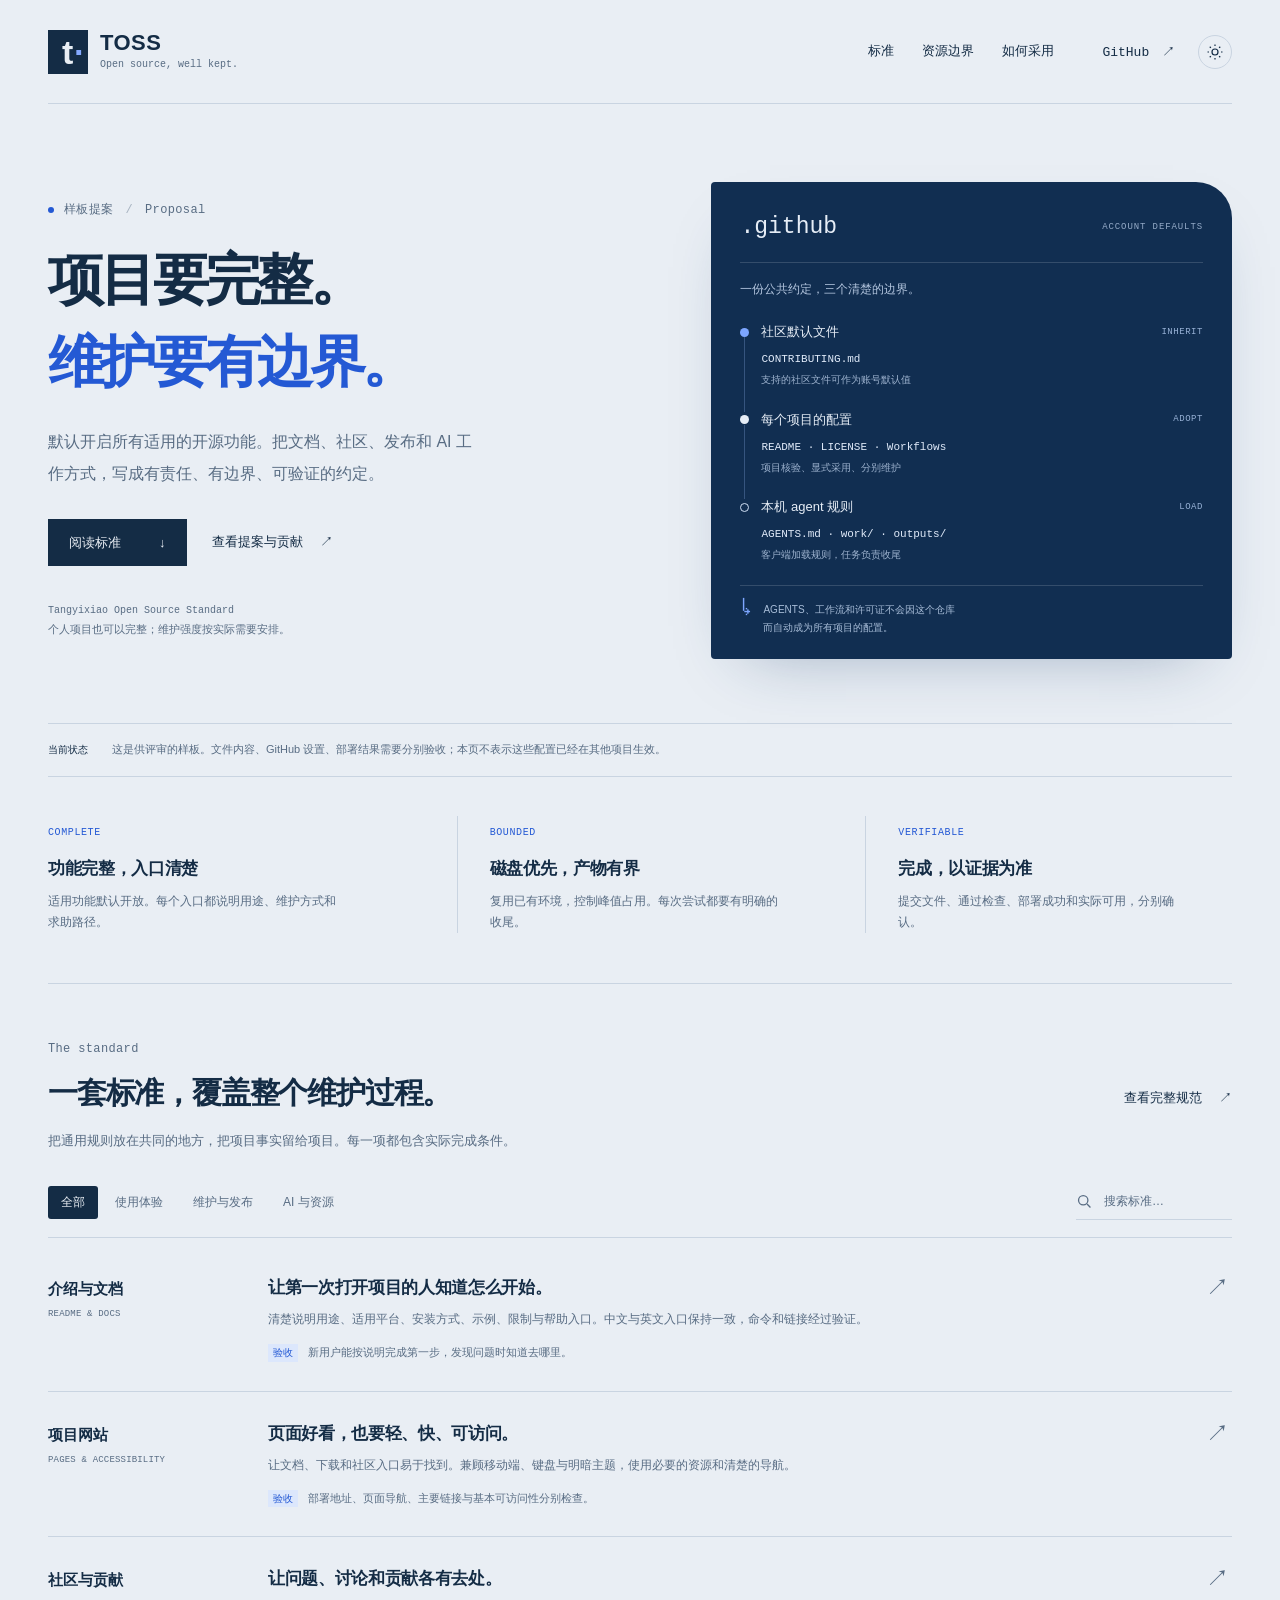
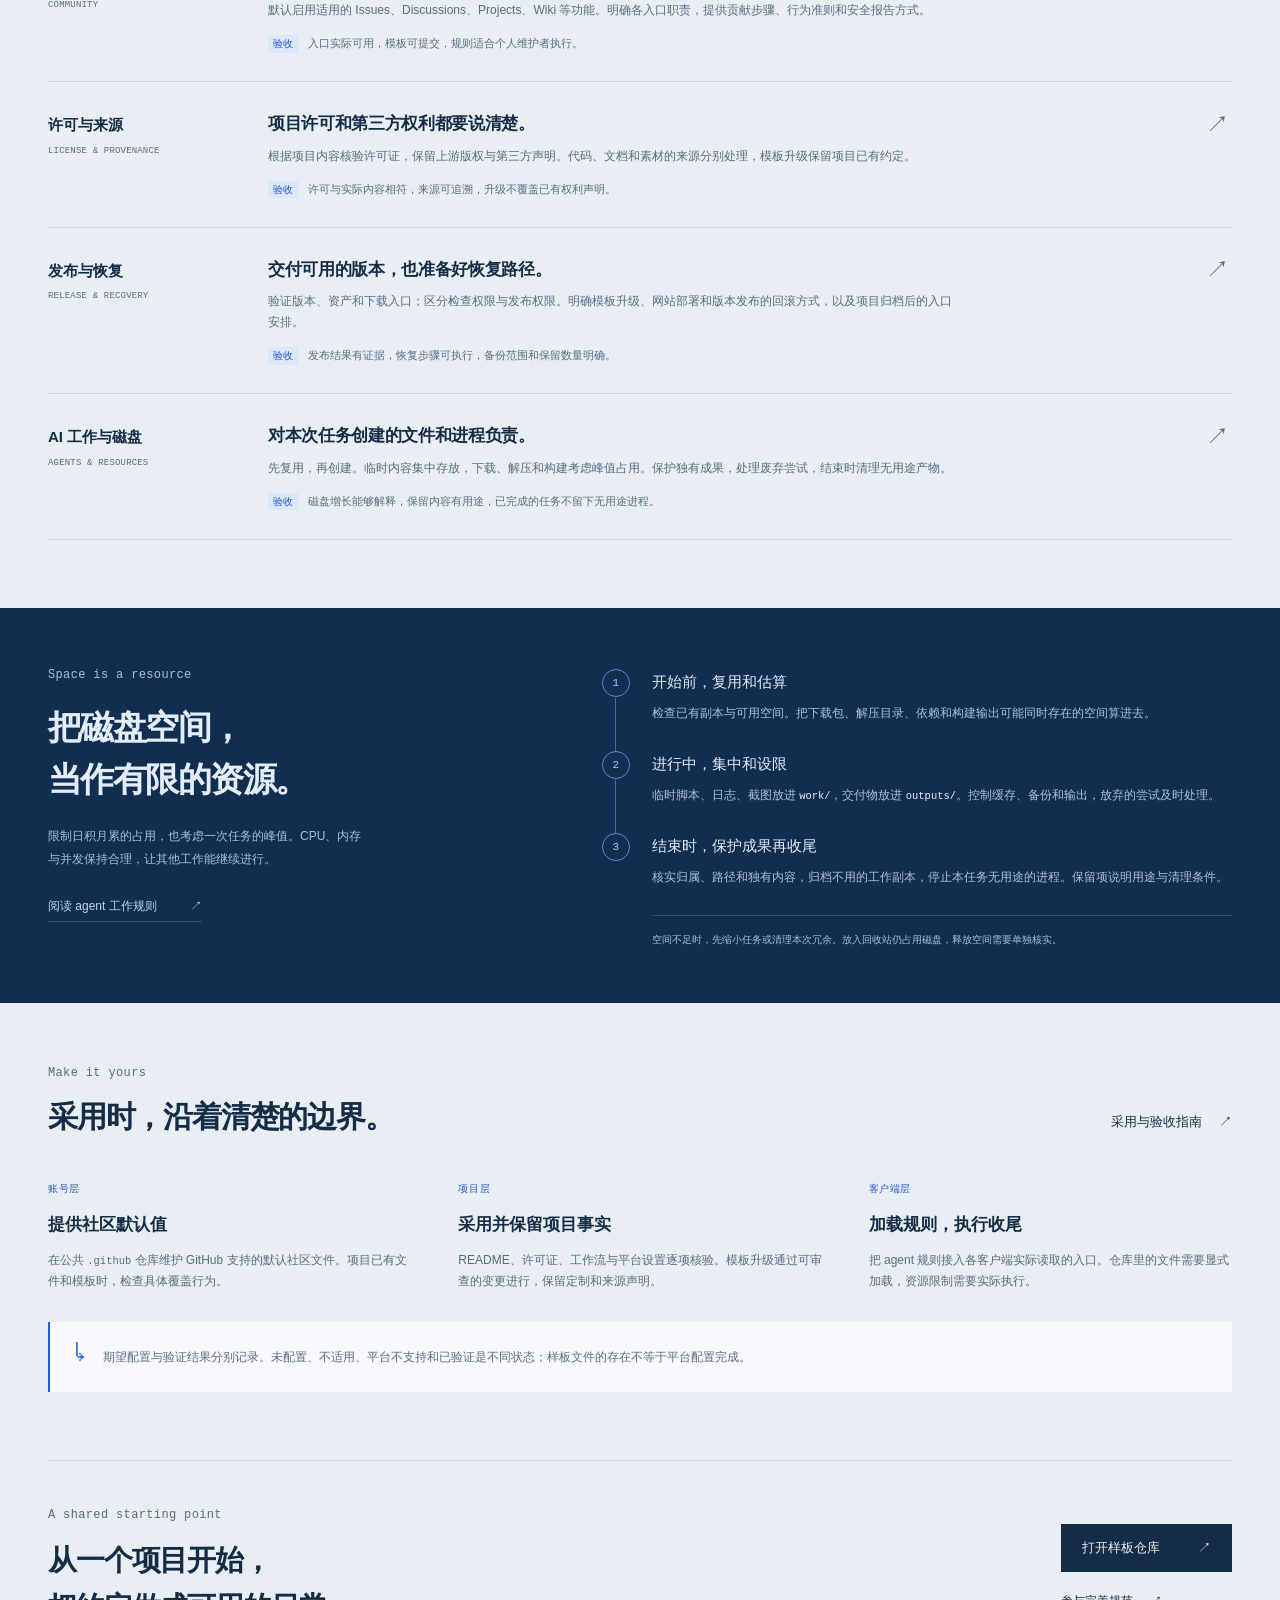
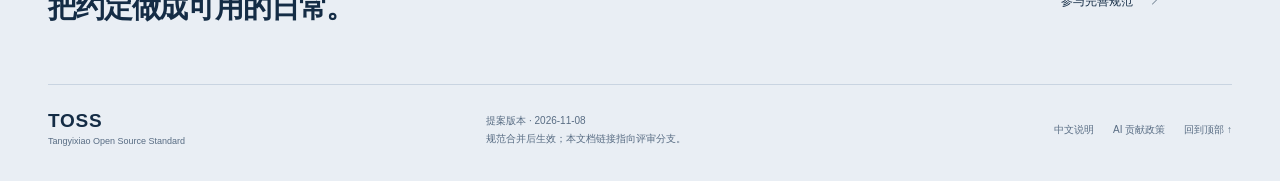
==== site/index.html @ 0a151cc0 "feat: add shared community standards sample Provide bilingual entry points, community forms, a small" ====
<!doctype html>
<html lang="zh-CN">
<head>
  <meta charset="utf-8">
  <meta name="viewport" content="width=device-width, initial-scale=1">
  <meta name="color-scheme" content="light dark">
  <meta name="description" content="TOSS：Tangyixiao 的开源项目运营规范样板。文档、社区、发布与恢复，以及对磁盘空间负责的 AI 工作方式。">
  <meta name="theme-color" content="#e9eef4">
  <title>TOSS — 项目要完整，维护要有边界</title>
  <link rel="icon" href="./favicon.svg" type="image/svg+xml">
  <link rel="stylesheet" href="./style.css">
  <script src="./script.js" defer></script>
</head>
<body>
  <a class="skip-link" href="#main">跳至正文</a>
  <header class="header wrap">
    <a class="brand" href="./" aria-label="TOSS 首页"><span class="brand-mark" aria-hidden="true">t<span>·</span></span><span>TOSS<span class="brand-sub">Open source, well kept.</span></span></a>
    <nav aria-label="主导航"><a href="#standard">标准</a><a href="#resources">资源边界</a><a href="#adoption">如何采用</a></nav>
    <div class="header-actions"><a class="repo-link" href="https://github.com/tangyixiao/.github">GitHub <span aria-hidden="true">↗</span></a><button class="theme-toggle" type="button" aria-label="切换明暗主题" aria-pressed="false" hidden><svg width="18" height="18" viewBox="0 0 24 24" fill="none" stroke="currentColor" stroke-width="1.6" aria-hidden="true"><circle cx="12" cy="12" r="4"/><path d="M12 2v2m0 16v2M2 12h2m16 0h2M5 5l1.5 1.5m11 11L19 19M5 19l1.5-1.5m11-11L19 5"/></svg></button></div>
  </header>

  <main id="main">
    <section class="hero wrap" aria-labelledby="hero-title">
      <div class="hero-copy">
        <p class="eyebrow"><span class="proposal-dot" aria-hidden="true"></span>样板提案 <span class="eyebrow-divider">/</span> Proposal</p>
        <h1 id="hero-title">项目要完整。<br><span>维护要有边界。</span></h1>
        <p class="hero-description">默认开启所有适用的开源功能。把文档、社区、发布和 AI 工作方式，写成有责任、有边界、可验证的约定。</p>
        <div class="hero-actions"><a class="button button-primary" href="#standard">阅读标准 <span aria-hidden="true">↓</span></a><a class="text-link" href="https://github.com/tangyixiao/.github/pulls">查看提案与贡献 <span aria-hidden="true">↗</span></a></div>
        <p class="hero-note">Tangyixiao Open Source Standard<br><span>个人项目也可以完整；维护强度按实际需要安排。</span></p>
      </div>
      <aside class="repo-diagram" aria-label="规范的三个作用范围">
        <div class="diagram-top"><span class="mono">.github</span><span class="diagram-caption">ACCOUNT DEFAULTS</span></div>
        <p class="diagram-intro">一份公共约定，三个清楚的边界。</p>
        <div class="diagram-layer"><div class="layer-label"><span class="scope-dot scope-blue" aria-hidden="true"></span><strong>社区默认文件</strong><span class="mono">INHERIT</span></div><div class="file-tree"><a href="https://github.com/tangyixiao/.github/blob/codex/toss-sample-20261108/CONTRIBUTING.md">CONTRIBUTING.md</a><span>支持的社区文件可作为账号默认值</span></div></div>
        <div class="diagram-layer"><div class="layer-label"><span class="scope-dot scope-white" aria-hidden="true"></span><strong>每个项目的配置</strong><span class="mono">ADOPT</span></div><div class="file-tree"><span>README · LICENSE · Workflows</span><span>项目核验、显式采用、分别维护</span></div></div>
        <div class="diagram-layer"><div class="layer-label"><span class="scope-dot scope-outline" aria-hidden="true"></span><strong>本机 agent 规则</strong><span class="mono">LOAD</span></div><div class="file-tree"><span>AGENTS.md · work/ · outputs/</span><span>客户端加载规则，任务负责收尾</span></div></div>
        <div class="diagram-foot"><span aria-hidden="true">↳</span><p>AGENTS、工作流和许可证不会因这个仓库<br class="desktop-break">而自动成为所有项目的配置。</p></div>
      </aside>
    </section>

    <div class="status-note wrap"><span class="status-label">当前状态</span><p>这是供评审的样板。文件内容、GitHub 设置、部署结果需要分别验收；本页不表示这些配置已经在其他项目生效。</p></div>

    <section class="principles wrap" aria-label="基本原则">
      <div><span class="small-label">COMPLETE</span><h2>功能完整，入口清楚</h2><p>适用功能默认开放。每个入口都说明用途、维护方式和求助路径。</p></div>
      <div><span class="small-label">BOUNDED</span><h2>磁盘优先，产物有界</h2><p>复用已有环境，控制峰值占用。每次尝试都要有明确的收尾。</p></div>
      <div><span class="small-label">VERIFIABLE</span><h2>完成，以证据为准</h2><p>提交文件、通过检查、部署成功和实际可用，分别确认。</p></div>
    </section>

    <section class="standard wrap section" id="standard" aria-labelledby="standard-title">
      <div class="section-heading"><div><p class="eyebrow">The standard</p><h2 id="standard-title">一套标准，覆盖整个维护过程。</h2></div><a class="text-link" href="https://github.com/tangyixiao/.github/blob/codex/toss-sample-20261108/docs/standard.md">查看完整规范 <span aria-hidden="true">↗</span></a></div>
      <p class="section-description">把通用规则放在共同的地方，把项目事实留给项目。每一项都包含实际完成条件。</p>
      <div class="filter-tools" hidden>
        <div class="filters" role="group" aria-label="按标准类别筛选"><button type="button" class="filter active" data-filter="all" aria-pressed="true">全部</button><button type="button" class="filter" data-filter="experience" aria-pressed="false">使用体验</button><button type="button" class="filter" data-filter="maintenance" aria-pressed="false">维护与发布</button><button type="button" class="filter" data-filter="agent" aria-pressed="false">AI 与资源</button></div>
        <label class="search"><svg width="17" height="17" viewBox="0 0 20 20" fill="none" stroke="currentColor" stroke-width="1.5" aria-hidden="true"><circle cx="8.5" cy="8.5" r="5.5"/><path d="m13 13 4 4"/></svg><span class="sr-only">搜索标准</span><input type="search" id="standard-search" placeholder="搜索标准…" autocomplete="off"></label>
      </div>
      <div class="standard-list" id="standard-list">
        <article class="standard-row" data-category="experience"><div class="standard-kind">介绍与文档<span>README & DOCS</span></div><div class="standard-content"><h3>让第一次打开项目的人知道怎么开始。</h3><p>清楚说明用途、适用平台、安装方式、示例、限制与帮助入口。中文与英文入口保持一致，命令和链接经过验证。</p><div class="acceptance"><span>验收</span>新用户能按说明完成第一步，发现问题时知道去哪里。</div></div><a class="row-link" aria-label="阅读介绍与文档标准" href="https://github.com/tangyixiao/.github/blob/codex/toss-sample-20261108/docs/standard.md#project-identity-and-documentation">↗</a></article>
        <article class="standard-row" data-category="experience"><div class="standard-kind">项目网站<span>PAGES & ACCESSIBILITY</span></div><div class="standard-content"><h3>页面好看，也要轻、快、可访问。</h3><p>让文档、下载和社区入口易于找到。兼顾移动端、键盘与明暗主题，使用必要的资源和清楚的导航。</p><div class="acceptance"><span>验收</span>部署地址、页面导航、主要链接与基本可访问性分别检查。</div></div><a class="row-link" aria-label="阅读项目网站标准" href="https://github.com/tangyixiao/.github/blob/codex/toss-sample-20261108/docs/standard.md#project-identity-and-documentation">↗</a></article>
        <article class="standard-row" data-category="experience"><div class="standard-kind">社区与贡献<span>COMMUNITY</span></div><div class="standard-content"><h3>让问题、讨论和贡献各有去处。</h3><p>默认启用适用的 Issues、Discussions、Projects、Wiki 等功能。明确各入口职责，提供贡献步骤、行为准则和安全报告方式。</p><div class="acceptance"><span>验收</span>入口实际可用，模板可提交，规则适合个人维护者执行。</div></div><a class="row-link" aria-label="阅读社区与贡献标准" href="https://github.com/tangyixiao/.github/blob/codex/toss-sample-20261108/docs/standard.md#community-and-decisions">↗</a></article>
        <article class="standard-row" data-category="maintenance"><div class="standard-kind">许可与来源<span>LICENSE & PROVENANCE</span></div><div class="standard-content"><h3>项目许可和第三方权利都要说清楚。</h3><p>根据项目内容核验许可证，保留上游版权与第三方声明。代码、文档和素材的来源分别处理，模板升级保留项目已有约定。</p><div class="acceptance"><span>验收</span>许可与实际内容相符，来源可追溯，升级不覆盖已有权利声明。</div></div><a class="row-link" aria-label="阅读许可与来源标准" href="https://github.com/tangyixiao/.github/blob/codex/toss-sample-20261108/docs/standard.md#licenses-origin-and-brand">↗</a></article>
        <article class="standard-row" data-category="maintenance"><div class="standard-kind">发布与恢复<span>RELEASE & RECOVERY</span></div><div class="standard-content"><h3>交付可用的版本，也准备好恢复路径。</h3><p>验证版本、资产和下载入口；区分检查权限与发布权限。明确模板升级、网站部署和版本发布的回滚方式，以及项目归档后的入口安排。</p><div class="acceptance"><span>验收</span>发布结果有证据，恢复步骤可执行，备份范围和保留数量明确。</div></div><a class="row-link" aria-label="阅读发布与恢复标准" href="https://github.com/tangyixiao/.github/blob/codex/toss-sample-20261108/docs/standard.md#releases-safety-and-recovery">↗</a></article>
        <article class="standard-row" data-category="agent"><div class="standard-kind">AI 工作与磁盘<span>AGENTS & RESOURCES</span></div><div class="standard-content"><h3>对本次任务创建的文件和进程负责。</h3><p>先复用，再创建。临时内容集中存放，下载、解压和构建考虑峰值占用。保护独有成果，处理废弃尝试，结束时清理无用途产物。</p><div class="acceptance"><span>验收</span>磁盘增长能够解释，保留内容有用途，已完成的任务不留下无用途进程。</div></div><a class="row-link" aria-label="阅读 AI 工作与磁盘标准" href="https://github.com/tangyixiao/.github/blob/codex/toss-sample-20261108/docs/standard.md#ai-work-and-disk-space">↗</a></article>
      </div>
      <p class="filter-result sr-only" role="status" aria-live="polite"></p>
      <p class="empty-state" hidden>没有匹配的标准。试试“磁盘”“贡献”或切换到“全部”。</p>
    </section>

    <section class="resource-section" id="resources" aria-labelledby="resource-title"><div class="wrap resource-grid">
      <div class="resource-copy"><p class="eyebrow">Space is a resource</p><h2 id="resource-title">把磁盘空间，<br>当作有限的资源。</h2><p>限制日积月累的占用，也考虑一次任务的峰值。CPU、内存与并发保持合理，让其他工作能继续进行。</p><a class="resource-link" href="https://github.com/tangyixiao/.github/blob/codex/toss-sample-20261108/AGENTS.md">阅读 agent 工作规则 <span aria-hidden="true">↗</span></a></div>
      <div class="resource-flow"><div class="flow-step"><span class="flow-number" aria-hidden="true">1</span><div><h3>开始前，复用和估算</h3><p>检查已有副本与可用空间。把下载包、解压目录、依赖和构建输出可能同时存在的空间算进去。</p></div></div><div class="flow-step"><span class="flow-number" aria-hidden="true">2</span><div><h3>进行中，集中和设限</h3><p>临时脚本、日志、截图放进 <code>work/</code>，交付物放进 <code>outputs/</code>。控制缓存、备份和输出，放弃的尝试及时处理。</p></div></div><div class="flow-step"><span class="flow-number" aria-hidden="true">3</span><div><h3>结束时，保护成果再收尾</h3><p>核实归属、路径和独有内容，归档不用的工作副本，停止本任务无用途的进程。保留项说明用途与清理条件。</p></div></div><p class="resource-footnote">空间不足时，先缩小任务或清理本次冗余。放入回收站仍占用磁盘，释放空间需要单独核实。</p></div>
    </div></section>

    <section class="adoption wrap section" id="adoption" aria-labelledby="adoption-title"><div class="section-heading"><div><p class="eyebrow">Make it yours</p><h2 id="adoption-title">采用时，沿着清楚的边界。</h2></div><a class="text-link" href="https://github.com/tangyixiao/.github/blob/codex/toss-sample-20261108/docs/adoption.md">采用与验收指南 <span aria-hidden="true">↗</span></a></div>
      <div class="adoption-columns"><div><span class="small-label">账号层</span><h3>提供社区默认值</h3><p>在公共 <code>.github</code> 仓库维护 GitHub 支持的默认社区文件。项目已有文件和模板时，检查具体覆盖行为。</p></div><div><span class="small-label">项目层</span><h3>采用并保留项目事实</h3><p>README、许可证、工作流与平台设置逐项核验。模板升级通过可审查的变更进行，保留定制和来源声明。</p></div><div><span class="small-label">客户端层</span><h3>加载规则，执行收尾</h3><p>把 agent 规则接入各客户端实际读取的入口。仓库里的文件需要显式加载，资源限制需要实际执行。</p></div></div>
      <div class="adoption-note"><span aria-hidden="true">↳</span><p>期望配置与验证结果分别记录。未配置、不适用、平台不支持和已验证是不同状态；样板文件的存在不等于平台配置完成。</p></div>
    </section>

    <section class="closing wrap"><div><p class="eyebrow">A shared starting point</p><h2>从一个项目开始，<br>把约定做成可用的日常。</h2></div><div class="closing-actions"><a class="button button-primary" href="https://github.com/tangyixiao/.github">打开样板仓库 <span aria-hidden="true">↗</span></a><a class="text-link" href="https://github.com/tangyixiao/.github/blob/codex/toss-sample-20261108/CONTRIBUTING.md">参与完善规范 <span aria-hidden="true">↗</span></a></div></section>
  </main>

  <footer class="footer wrap"><div class="footer-brand"><strong>TOSS</strong><span>Tangyixiao Open Source Standard</span></div><p>提案版本 · 2026-11-08<br>规范合并后生效；本文档链接指向评审分支。</p><div class="footer-links"><a href="https://github.com/tangyixiao/.github/blob/codex/toss-sample-20261108/README.zh-CN.md">中文说明</a><a href="https://github.com/tangyixiao/.github/blob/codex/toss-sample-20261108/AI_POLICY.md">AI 贡献政策</a><a href="#main">回到顶部 ↑</a></div></footer>
</body>
</html>
---- site/style.css ----
@charset "UTF-8";
:root{color-scheme:light;--canvas:#e9eef4;--paper:#f7f9fc;--ink:#142c45;--muted:#586c83;--line:#c9d4e1;--blue:#2459d4;--deep:#112e51;--pale:#dce7fc;--focus:#2459d4;--shadow:0 26px 65px -36px #183b6866;--display:"Bahnschrift","Segoe UI","Microsoft YaHei UI",sans-serif;--body:"Segoe UI","Microsoft YaHei UI",sans-serif;--mono:"Cascadia Code","SFMono-Regular",Consolas,monospace}
html[data-theme="dark"]{color-scheme:dark;--canvas:#101e30;--paper:#14263b;--ink:#e0e9f4;--muted:#a4b5ca;--line:#30445d;--blue:#8eb1ff;--deep:#0c192b;--pale:#203d65;--focus:#a5c2ff;--shadow:0 26px 65px -36px #000b}
@media(prefers-color-scheme:dark){html:not([data-theme="light"]){color-scheme:dark;--canvas:#101e30;--paper:#14263b;--ink:#e0e9f4;--muted:#a4b5ca;--line:#30445d;--blue:#8eb1ff;--deep:#0c192b;--pale:#203d65;--focus:#a5c2ff;--shadow:0 26px 65px -36px #000b}}
*{box-sizing:border-box}html{scroll-behavior:smooth;scroll-padding-top:28px}body{margin:0;background:var(--canvas);color:var(--ink);font:16px/1.75 var(--body);-webkit-font-smoothing:antialiased}a{color:inherit;text-decoration:none}button,input{font:inherit}button,a,input{-webkit-tap-highlight-color:transparent}button{cursor:pointer}button:focus-visible,a:focus-visible,input:focus-visible{outline:3px solid var(--focus);outline-offset:5px}button{color:inherit}h1,h2,h3,p{margin:0}h1,h2,h3{font-family:var(--display);font-weight:600}h2{letter-spacing:-.04em}code,.mono{font-family:var(--mono)}code{font-size:.87em}::selection{background:var(--pale);color:var(--ink)}.wrap{width:min(1184px,calc(100% - 88px));margin-inline:auto}.sr-only{position:absolute;width:1px;height:1px;padding:0;margin:-1px;overflow:hidden;clip:rect(0,0,0,0);white-space:nowrap;border:0}[hidden]{display:none!important}.skip-link{position:fixed;top:12px;left:12px;transform:translateY(-180%);z-index:10;background:var(--paper);padding:10px 18px}.skip-link:focus{transform:translateY(0)}.header{min-height:104px;display:flex;align-items:center;gap:48px;border-bottom:1px solid var(--line)}.brand{display:flex;align-items:center;gap:12px;font:700 22px/1.25 var(--display);letter-spacing:.02em}.brand-mark{display:grid;place-items:center;width:40px;height:44px;background:var(--ink);color:var(--canvas);font:600 34px/1 var(--display);position:relative}.brand-mark>span{position:absolute;right:4px;top:5px;color:#85a9ff}.brand-sub{display:block;font:10px/1.8 var(--mono);letter-spacing:0;font-weight:400;color:var(--muted)}.header nav{display:flex;gap:28px;margin-left:auto;font-size:13px}.header nav a,.repo-link{position:relative}.header nav a:hover,.repo-link:hover{color:var(--blue)}.header-actions{display:flex;align-items:center;gap:23px}.repo-link{font:13px var(--mono)}.repo-link span{margin-left:5px}.theme-toggle{display:grid;place-items:center;width:34px;height:34px;border:1px solid var(--line);border-radius:50%;background:transparent}.theme-toggle:hover{background:var(--paper)}.hero{display:grid;grid-template-columns:1.14fr 1fr;gap:70px;padding-block:78px 64px;align-items:center}.eyebrow{display:flex;align-items:center;gap:10px;font:12px/1.5 var(--mono);color:var(--muted);letter-spacing:.03em}.proposal-dot{width:6px;height:6px;background:var(--blue);border-radius:50%}.eyebrow-divider{opacity:.45;margin-inline:2px}.hero h1{font-size:clamp(42px,4.4vw,59px);line-height:1.45;letter-spacing:-.065em;margin-top:20px;font-weight:600}.hero h1>span{color:var(--blue)}.hero-description{font-size:16px;color:var(--muted);max-width:430px;margin-top:24px;line-height:1.95}.hero-actions{display:flex;align-items:center;gap:25px;margin-top:30px;flex-wrap:wrap}.button{display:inline-flex;align-items:center;justify-content:space-between;gap:38px;padding:12px 20px;font-size:13px;line-height:1.65;border:1px solid transparent;transition:background .15s,transform .15s}.button-primary{background:var(--ink);color:var(--canvas)}.button-primary:hover{background:var(--blue);transform:translateY(-2px)}.text-link{display:inline-flex;align-items:center;gap:17px;font-size:13px;white-space:nowrap}.text-link:hover{color:var(--blue)}.hero-note{margin-top:36px;font:10px/1.8 var(--mono);color:var(--muted)}.hero-note span{font:11px/1.8 var(--body)}.repo-diagram{background:var(--deep);color:#e6edf6;padding:25px 29px 22px;box-shadow:var(--shadow);border-radius:4px 36px 4px 4px;position:relative}.diagram-top{display:flex;justify-content:space-between;align-items:center;padding-bottom:15px;border-bottom:1px solid #ffffff26}.diagram-top>.mono{font-size:23px;font-weight:500}.diagram-caption{font:9px var(--mono);letter-spacing:.1em;color:#96acc9}.diagram-intro{font-size:12px;color:#b4c6df;margin-top:16px;margin-bottom:23px}.diagram-layer{position:relative;padding-bottom:22px}.diagram-layer:not(:nth-last-child(2)):before{content:"";position:absolute;left:4px;top:14px;width:1px;height:calc(100% - 13px);background:#6e92c566}.layer-label{display:flex;align-items:center;gap:12px;line-height:1.4}.scope-dot{width:9px;height:9px;flex-shrink:0;border-radius:50%}.scope-blue{background:#7da6ff}.scope-white{background:#e6edf6}.scope-outline{border:1px solid #d0dff4}.layer-label strong{font-size:13px;font-weight:500}.layer-label .mono{margin-left:auto;color:#98b2d6;font-size:9px;letter-spacing:.06em}.file-tree{padding-left:21px;margin-top:9px;display:grid;gap:2px;font-size:11px;color:#a5bad6}.file-tree>a,.file-tree>span:first-child{font:11px/1.7 var(--mono);color:#e1ebfa}.file-tree>a:hover{text-decoration:underline}.file-tree>span:last-child{color:#9db2ce;font-size:10px}.diagram-foot{display:flex;gap:11px;border-top:1px solid #ffffff26;padding-top:15px;color:#a8bdd8;font-size:10px;line-height:1.8}.diagram-foot>span{font:23px/1 var(--mono);color:#7da6ff}.status-note{border-top:1px solid var(--line);border-bottom:1px solid var(--line);display:flex;gap:24px;align-items:baseline;padding-block:16px;font-size:11px;color:var(--muted)}.status-label{font-size:10px;color:var(--ink);white-space:nowrap}.principles{display:grid;grid-template-columns:repeat(3,1fr);padding-block:39px 50px;gap:42px}.principles>div+div{border-left:1px solid var(--line);padding-left:32px}.small-label{font:10px/1.5 var(--mono);color:var(--blue);letter-spacing:.06em}.principles h2{font-size:17px;letter-spacing:-.02em;margin-top:10px}.principles p{font-size:12px;color:var(--muted);margin-top:8px;max-width:290px}.section{padding-block:56px 68px}.section-heading{display:flex;justify-content:space-between;align-items:flex-end;gap:32px}.section-heading h2{font-size:30px;line-height:1.5;margin-top:12px}.section-heading>.text-link{padding-bottom:6px}.section-description{font-size:13px;color:var(--muted);margin-top:15px}.standard{border-top:1px solid var(--line)}.filter-tools{display:flex;justify-content:space-between;gap:20px;align-items:center;margin-top:31px;padding-bottom:17px;border-bottom:1px solid var(--line)}.filters{display:flex;gap:4px;flex-wrap:wrap}.filter{border:0;padding:6px 13px;background:transparent;border-radius:3px;font-size:12px;color:var(--muted)}.filter:hover{background:var(--paper);color:var(--ink)}.filter.active{background:var(--ink);color:var(--canvas)}.search{display:flex;align-items:center;gap:9px;border-bottom:1px solid var(--line);color:var(--muted);padding:6px 0}.search input{border:0;border-radius:0;background:transparent;color:var(--ink);font-size:12px;width:130px;min-width:0}.search input::placeholder{color:var(--muted);opacity:1}.search input:focus-visible{outline-offset:3px}.standard-list{margin-top:8px}.standard-row{display:grid;grid-template-columns:190px 1fr 27px;gap:30px;padding-block:28px;border-bottom:1px solid var(--line)}.standard-kind{font-size:15px;padding-top:2px;font-weight:600}.standard-kind>span{display:block;font:9px/1.7 var(--mono);letter-spacing:.02em;margin-top:5px;font-weight:400;color:var(--muted)}.standard-content h3{font-size:17px;line-height:1.6;letter-spacing:-.02em}.standard-content>p{font-size:12px;color:var(--muted);margin-top:8px;max-width:690px}.acceptance{font-size:11px;margin-top:13px;color:var(--muted)}.acceptance>span{display:inline-block;margin-right:10px;font-size:10px;color:var(--blue);padding:0 5px;background:var(--pale)}.row-link{font:23px/1.1 var(--mono);justify-self:end;height:32px;width:30px;display:grid;place-items:center;color:var(--muted)}.row-link:hover{color:var(--blue);background:var(--paper)}.empty-state{font-size:13px;padding:35px 0;color:var(--muted)}.resource-section{background:var(--deep);color:#e3edf9}.resource-grid{display:grid;grid-template-columns:.92fr 1.25fr;gap:90px;padding-block:58px 55px}.resource-copy>.eyebrow{color:#a8bfde}.resource-copy h2{font-size:34px;line-height:1.55;margin-top:17px;letter-spacing:-.045em}.resource-copy>p:not(.eyebrow){font-size:12px;line-height:1.9;color:#a8bfde;max-width:320px;margin-top:19px}.resource-link{font-size:12px;display:inline-flex;align-items:center;gap:33px;color:#bed1ed;margin-top:25px;padding-bottom:4px;border-bottom:1px solid #6d8db45c}.resource-link:hover{color:#fff}.resource-flow{padding-top:3px}.flow-step{display:grid;grid-template-columns:30px 1fr;gap:20px;position:relative;padding-bottom:26px}.flow-step:not(:nth-last-child(2)):before{content:"";position:absolute;left:13px;top:29px;width:1px;height:calc(100% - 29px);background:#4c6d97}.flow-number{width:28px;height:28px;border:1px solid #668ab8;display:grid;place-items:center;border-radius:50%;font:11px var(--mono);color:#a9caff}.flow-step h3{font-size:15px;font-weight:500}.flow-step p{font-size:12px;line-height:1.9;color:#aec1dc;margin-top:7px}.flow-step code{color:#e1edff}.resource-footnote{font-size:10px;color:#a8bfde;border-top:1px solid #6d8db45c;padding-top:15px;margin-left:50px}.adoption{padding-top:61px}.adoption-columns{display:grid;grid-template-columns:repeat(3,1fr);gap:47px;margin-top:34px}.adoption-columns h3{font-size:17px;margin-top:9px}.adoption-columns p{font-size:12px;color:var(--muted);margin-top:10px}.adoption-note{display:flex;gap:17px;align-items:center;padding:20px 23px;border-left:2px solid var(--blue);background:var(--paper);margin-top:30px;font-size:12px;color:var(--muted)}.adoption-note>span{font:25px var(--mono);color:var(--blue)}.closing{display:flex;justify-content:space-between;align-items:center;border-top:1px solid var(--line);padding-block:45px 54px;gap:35px}.closing h2{font-size:29px;line-height:1.6;margin-top:13px}.closing-actions{display:flex;flex-direction:column;align-items:flex-start;gap:19px}.closing-actions>.text-link{font-size:12px}.footer{display:grid;grid-template-columns:1.2fr 1.1fr 1fr;gap:28px;border-top:1px solid var(--line);padding-block:25px 32px;font-size:10px;color:var(--muted);align-items:center}.footer-brand strong{display:block;font:600 19px var(--display);color:var(--ink);letter-spacing:.04em}.footer-brand span{font-size:9px}.footer>p{line-height:1.8}.footer-links{display:flex;gap:19px;justify-content:flex-end;flex-wrap:wrap}.footer-links a:hover{color:var(--blue)}
@media(min-width:1500px){.hero{padding-block:92px 77px}}
@media(max-width:1100px){.wrap{width:calc(100% - 64px)}.header{gap:30px}.header nav{gap:20px}.hero{gap:38px;grid-template-columns:1.1fr 1fr;padding-top:58px}.hero h1{font-size:46px}.repo-diagram{padding:22px}.hero-description{font-size:14px}.hero-actions{gap:19px}.text-link{font-size:12px}.principles{gap:28px}.principles>div+div{padding-left:24px}.resource-grid{gap:58px}.standard-row{grid-template-columns:155px 1fr 24px;gap:24px}.footer{grid-template-columns:1.1fr 1.2fr}.footer-links{grid-column:1/-1;justify-content:flex-start}}
@media(max-width:800px){.wrap{width:calc(100% - 44px)}.header{min-height:83px;gap:22px}.brand-sub{display:none}.header nav{gap:17px}.header nav a{font-size:12px}.header-actions{gap:14px}.repo-link{display:none}.hero{gap:36px;grid-template-columns:1fr;padding-block:43px}.hero h1{font-size:48px;margin-top:18px}.hero-description{max-width:540px;font-size:15px;margin-top:19px}.hero-note{margin-top:25px}.repo-diagram{max-width:100%;padding:23px 27px;border-radius:3px 30px 3px 3px}.diagram-intro{margin-bottom:21px}.diagram-layer{padding-bottom:21px}.diagram-caption{font-size:10px}.diagram-foot br{display:none}.status-note{gap:16px;padding-block:13px;align-items:flex-start}.principles{gap:22px;padding-block:30px 36px}.principles>div+div{padding-left:18px}.principles h2{font-size:15px}.principles p{font-size:11px}.small-label{font-size:9px}.section{padding-block:39px 45px}.section-heading{display:block}.section-heading h2{font-size:27px}.section-heading>.text-link{margin-top:12px}.section-description{font-size:12px;margin-top:12px}.standard-row{grid-template-columns:130px 1fr 20px;gap:19px;padding-block:24px}.standard-kind{font-size:13px}.standard-kind>span{font-size:8px}.standard-content h3{font-size:15px}.standard-content>p{font-size:11px}.acceptance{font-size:10px}.resource-grid{grid-template-columns:1fr;gap:31px;padding-block:40px}.resource-copy h2{font-size:30px;margin-top:13px}.resource-copy>p:not(.eyebrow){max-width:560px}.resource-copy h2 br{display:none}.resource-link{margin-top:17px}.flow-step{padding-bottom:24px}.flow-step p{font-size:12px}.resource-footnote{margin-left:50px}.adoption-columns{gap:24px;margin-top:25px}.adoption-columns h3{font-size:15px}.adoption-columns p{font-size:11px}.adoption-note{font-size:11px}.closing{padding-block:32px 38px}.closing h2{font-size:25px}.closing-actions .button{gap:23px}.footer{padding-block:22px 26px}}
@media(max-width:520px){.wrap{width:calc(100% - 36px)}.header{gap:17px;min-height:76px}.brand{font-size:20px;gap:8px}.brand-mark{width:31px;height:35px;font-size:28px}.brand-mark>span{right:2px;top:3px}.header nav{gap:14px}.header nav a{font-size:11px}.header nav a:nth-child(2){display:none}.theme-toggle{width:29px;height:29px}.header-actions{margin-left:auto}.hero{padding-top:32px;gap:31px}.eyebrow{font-size:10px}.hero h1{font-size:39px;letter-spacing:-.055em;line-height:1.5;margin-top:18px}.hero-description{font-size:13px;line-height:1.9}.hero-actions{gap:20px;margin-top:23px}.hero-actions>.text-link{font-size:11px;gap:9px}.button{padding:10px 15px;gap:27px;font-size:12px}.hero-note{font-size:9px;margin-top:23px}.hero-note span{font-size:10px}.repo-diagram{padding:20px}.diagram-top>.mono{font-size:20px}.diagram-caption{font-size:8px}.diagram-intro{font-size:11px}.layer-label strong{font-size:12px}.file-tree>span:last-child{font-size:10px}.status-note{display:block;font-size:10px}.status-label{display:block;margin-bottom:5px}.principles{grid-template-columns:1fr;gap:21px;padding-block:25px 30px}.principles>div+div{padding-left:0;border-left:0}.principles>div{display:grid;grid-template-columns:82px 1fr;gap:3px 15px;align-items:baseline}.principles .small-label{grid-row:1/3}.principles h2{margin-top:0;font-size:15px}.principles p{margin-top:2px;font-size:11px;max-width:none}.section{padding-block:31px 37px}.section-heading h2{font-size:24px;margin-top:11px}.section-description{font-size:11px}.filter-tools{display:block;margin-top:23px;padding-bottom:13px}.filters{gap:2px}.filter{font-size:11px;padding:5px 10px}.search{margin-top:15px;width:100%;padding:8px 0}.search input{width:100%;font-size:12px}.standard-row{grid-template-columns:1fr 24px;gap:10px;padding-block:22px}.standard-kind{grid-column:1;font-size:12px;color:var(--blue);font-weight:500}.standard-kind>span{display:inline;font-size:8px;margin-left:10px}.standard-content{grid-column:1/3;grid-row:2}.standard-content h3{font-size:15px}.standard-content>p{font-size:12px;margin-top:8px}.row-link{grid-column:2;grid-row:1;font-size:20px;align-self:start;height:22px;width:23px}.acceptance{font-size:10px;line-height:1.9;margin-top:12px}.resource-grid{padding-block:34px;gap:28px}.resource-copy h2{font-size:27px}.resource-copy h2 br{display:initial}.resource-copy>p:not(.eyebrow){font-size:12px}.flow-step{grid-template-columns:26px 1fr;gap:16px}.flow-number{width:26px;height:26px}.flow-step:not(:nth-last-child(2)):before{left:12px;top:27px;height:calc(100% - 27px)}.flow-step h3{font-size:14px}.flow-step p{font-size:11px}.resource-footnote{margin-left:42px;font-size:10px}.adoption-columns{grid-template-columns:1fr;gap:24px;margin-top:26px}.adoption-columns h3{font-size:16px;margin-top:7px}.adoption-columns p{font-size:12px;margin-top:7px}.adoption-note{padding:15px 16px;margin-top:25px;align-items:flex-start;gap:12px;font-size:11px}.closing{display:block;padding-block:30px 34px}.closing h2{font-size:25px}.closing-actions{margin-top:24px;gap:15px}.footer{display:flex;flex-wrap:wrap;gap:17px;font-size:9px;align-items:flex-start}.footer-brand{flex:1}.footer-brand span{font-size:8px}.footer>p{max-width:180px}.footer-links{width:100%;gap:20px;font-size:10px}}
@media(prefers-reduced-motion:reduce){html{scroll-behavior:auto}*,*::before,*::after{transition:none!important;animation:none!important}}
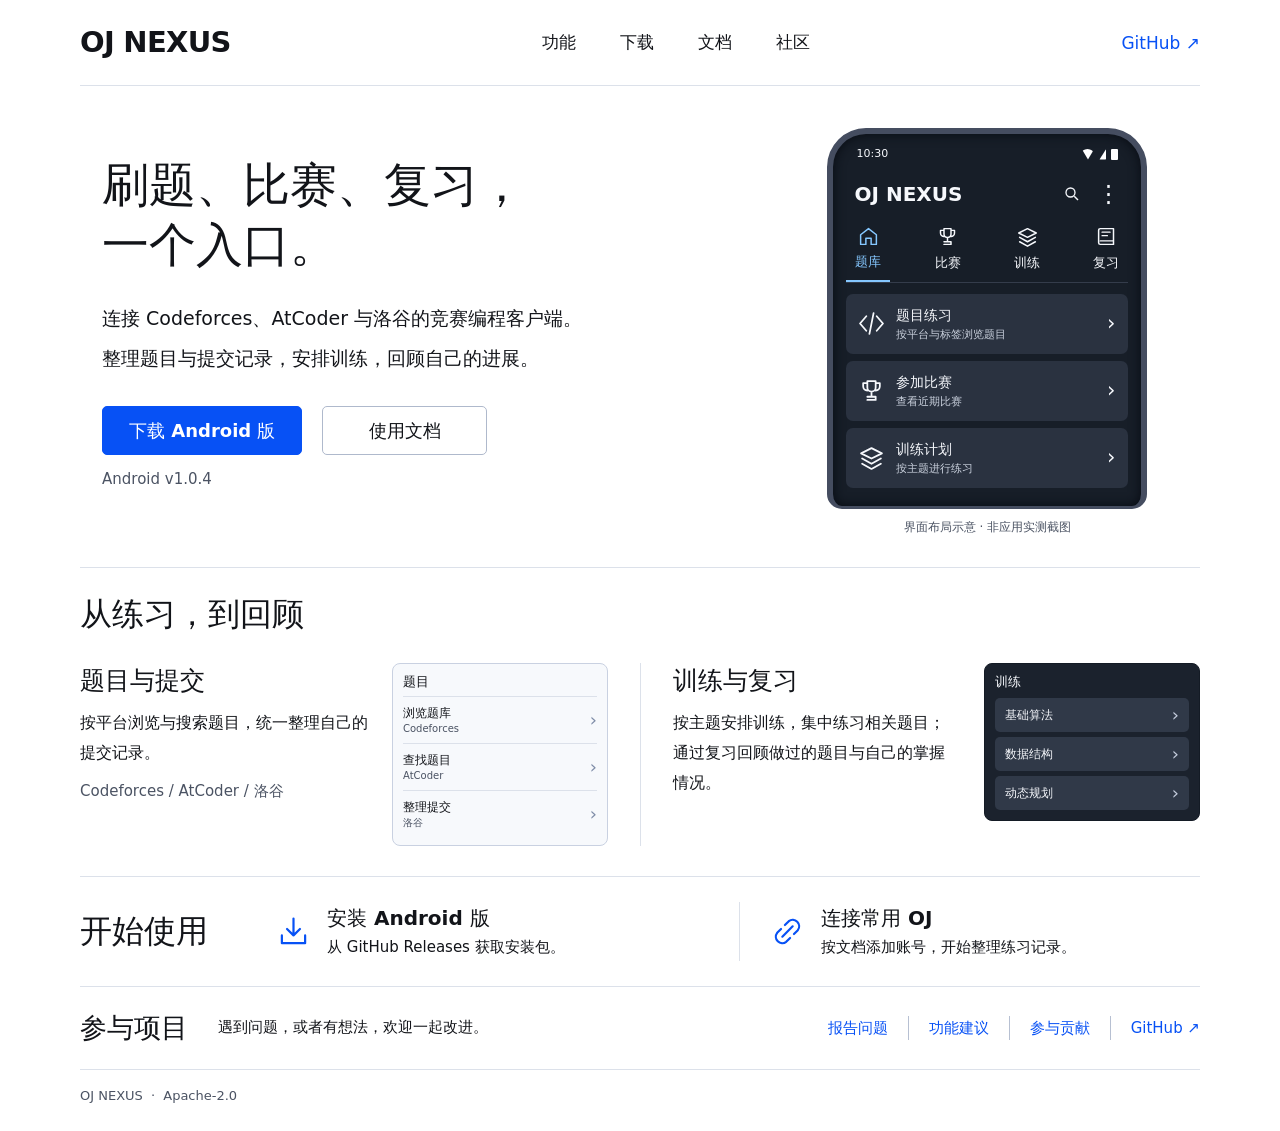
==== commit 289e492a: "feat: make the project homepage template configurable Render project content from one configuration " ====
--- a/site/index.html
+++ b/site/index.html
@@ -4,80 +4,48 @@
   <meta charset="utf-8">
   <meta name="viewport" content="width=device-width, initial-scale=1">
   <meta name="color-scheme" content="light dark">
-  <meta name="description" content="TOSS：Tangyixiao 的开源项目运营规范样板。文档、社区、发布与恢复，以及对磁盘空间负责的 AI 工作方式。">
-  <meta name="theme-color" content="#e9eef4">
-  <title>TOSS — 项目要完整，维护要有边界</title>
+  <meta name="description" content="OJ NEXUS 是连接 Codeforces、AtCoder 与洛谷的竞赛编程客户端。整理题目与提交记录，安排训练，回顾自己的进展。">
+  <meta name="theme-color" content="#ffffff" media="(prefers-color-scheme: light)">
+  <meta name="theme-color" content="#101319" media="(prefers-color-scheme: dark)">
+  <title>OJ NEXUS · 竞赛编程，一个入口</title>
   <link rel="icon" href="./favicon.svg" type="image/svg+xml">
   <link rel="stylesheet" href="./style.css">
   <script src="./script.js" defer></script>
 </head>
-<body>
+<body id="top">
   <a class="skip-link" href="#main">跳至正文</a>
-  <header class="header wrap">
-    <a class="brand" href="./" aria-label="TOSS 首页"><span class="brand-mark" aria-hidden="true">t<span>·</span></span><span>TOSS<span class="brand-sub">Open source, well kept.</span></span></a>
-    <nav aria-label="主导航"><a href="#standard">标准</a><a href="#resources">资源边界</a><a href="#adoption">如何采用</a></nav>
-    <div class="header-actions"><a class="repo-link" href="https://github.com/tangyixiao/.github">GitHub <span aria-hidden="true">↗</span></a><button class="theme-toggle" type="button" aria-label="切换明暗主题" aria-pressed="false" hidden><svg width="18" height="18" viewBox="0 0 24 24" fill="none" stroke="currentColor" stroke-width="1.6" aria-hidden="true"><circle cx="12" cy="12" r="4"/><path d="M12 2v2m0 16v2M2 12h2m16 0h2M5 5l1.5 1.5m11 11L19 19M5 19l1.5-1.5m11-11L19 5"/></svg></button></div>
+  <header class="site-header wrap">
+    <a class="brand" href="#top">OJ NEXUS</a>
+    <button class="menu-toggle" type="button" aria-label="打开导航" aria-expanded="false" aria-controls="main-nav" hidden>
+      <svg viewBox="0 0 24 24" fill="none" stroke="currentColor" stroke-width="1.8" aria-hidden="true"><path d="M3 6h18M3 12h18M3 18h18"/></svg>
+    </button>
+    <nav class="main-nav" id="main-nav" aria-label="主导航"><a class="" href="#features">功能</a><a class="" href="#start">下载</a><a class="" href="https://github.com/tangyixiao/OJ-NEXUS#readme">文档</a><a class="" href="#community">社区</a></nav>
+    <a class="repository-link" href="https://github.com/tangyixiao/OJ-NEXUS">GitHub <span aria-hidden="true">↗</span></a>
   </header>
-
-  <main id="main">
-    <section class="hero wrap" aria-labelledby="hero-title">
+  <main id="main" class="wrap">
+    <section class="hero" aria-labelledby="hero-title">
       <div class="hero-copy">
-        <p class="eyebrow"><span class="proposal-dot" aria-hidden="true"></span>样板提案 <span class="eyebrow-divider">/</span> Proposal</p>
-        <h1 id="hero-title">项目要完整。<br><span>维护要有边界。</span></h1>
-        <p class="hero-description">默认开启所有适用的开源功能。把文档、社区、发布和 AI 工作方式，写成有责任、有边界、可验证的约定。</p>
-        <div class="hero-actions"><a class="button button-primary" href="#standard">阅读标准 <span aria-hidden="true">↓</span></a><a class="text-link" href="https://github.com/tangyixiao/.github/pulls">查看提案与贡献 <span aria-hidden="true">↗</span></a></div>
-        <p class="hero-note">Tangyixiao Open Source Standard<br><span>个人项目也可以完整；维护强度按实际需要安排。</span></p>
+        <h1 id="hero-title">刷题、比赛、复习，<br>一个入口。</h1>
+        <div class="hero-description"><p>连接 Codeforces、AtCoder 与洛谷的竞赛编程客户端。</p><p>整理题目与提交记录，安排训练，回顾自己的进展。</p></div>
+        <div class="hero-actions"><a class="button button-primary" href="https://github.com/tangyixiao/OJ-NEXUS/releases/download/v1.0.4/OJ-NEXUS-v1.0.4.apk">下载 Android 版</a><a class="button button-secondary" href="https://github.com/tangyixiao/OJ-NEXUS#readme">使用文档</a></div>
+        <p class="release-note">Android v1.0.4</p>
       </div>
-      <aside class="repo-diagram" aria-label="规范的三个作用范围">
-        <div class="diagram-top"><span class="mono">.github</span><span class="diagram-caption">ACCOUNT DEFAULTS</span></div>
-        <p class="diagram-intro">一份公共约定，三个清楚的边界。</p>
-        <div class="diagram-layer"><div class="layer-label"><span class="scope-dot scope-blue" aria-hidden="true"></span><strong>社区默认文件</strong><span class="mono">INHERIT</span></div><div class="file-tree"><a href="https://github.com/tangyixiao/.github/blob/codex/toss-sample-20261108/CONTRIBUTING.md">CONTRIBUTING.md</a><span>支持的社区文件可作为账号默认值</span></div></div>
-        <div class="diagram-layer"><div class="layer-label"><span class="scope-dot scope-white" aria-hidden="true"></span><strong>每个项目的配置</strong><span class="mono">ADOPT</span></div><div class="file-tree"><span>README · LICENSE · Workflows</span><span>项目核验、显式采用、分别维护</span></div></div>
-        <div class="diagram-layer"><div class="layer-label"><span class="scope-dot scope-outline" aria-hidden="true"></span><strong>本机 agent 规则</strong><span class="mono">LOAD</span></div><div class="file-tree"><span>AGENTS.md · work/ · outputs/</span><span>客户端加载规则，任务负责收尾</span></div></div>
-        <div class="diagram-foot"><span aria-hidden="true">↳</span><p>AGENTS、工作流和许可证不会因这个仓库<br class="desktop-break">而自动成为所有项目的配置。</p></div>
-      </aside>
+      <figure class="product-preview"><div class="device" aria-hidden="true"><div class="device-status"><span>10:30</span><span class="device-signals"><i></i><i></i><i></i></span></div><div class="app-heading"><strong>OJ NEXUS</strong><span class="app-tools"><svg viewBox="0 0 24 24" fill="none" stroke="currentColor" stroke-width="1.8"><circle cx="10" cy="10" r="6"/><path d="m15 15 5 5"/></svg><span>⋮</span></span></div><div class="app-tabs"><span class="app-tab is-current"><svg class="" viewBox="0 0 24 24" fill="none" stroke="currentColor" stroke-width="1.7" stroke-linecap="round" stroke-linejoin="round" aria-hidden="true"><path d="m3 10 9-7 9 7v11h-6v-7H9v7H3z"/></svg><span>题库</span></span><span class="app-tab"><svg class="" viewBox="0 0 24 24" fill="none" stroke="currentColor" stroke-width="1.7" stroke-linecap="round" stroke-linejoin="round" aria-hidden="true"><path d="M8 3h8v6a4 4 0 0 1-8 0V3ZM8 5H4v3a4 4 0 0 0 4 4m8-7h4v3a4 4 0 0 1-4 4M12 13v5m-4 3h8m-8-3h8v3"/></svg><span>比赛</span></span><span class="app-tab"><svg class="" viewBox="0 0 24 24" fill="none" stroke="currentColor" stroke-width="1.7" stroke-linecap="round" stroke-linejoin="round" aria-hidden="true"><path d="m12 3 10 5-10 5L2 8l10-5Zm-9 10 9 5 9-5M3 18l9 5 9-5"/></svg><span>训练</span></span><span class="app-tab"><svg class="" viewBox="0 0 24 24" fill="none" stroke="currentColor" stroke-width="1.7" stroke-linecap="round" stroke-linejoin="round" aria-hidden="true"><path d="M5 3h15v18H5a2 2 0 0 1-2-2V5a2 2 0 0 1 2-2Zm0 14h15M7 7h9M7 11h6"/></svg><span>复习</span></span></div><div class="app-items"><div class="app-item"><svg class="" viewBox="0 0 24 24" fill="none" stroke="currentColor" stroke-width="1.7" stroke-linecap="round" stroke-linejoin="round" aria-hidden="true"><path d="m7 5-6 7 6 7M17 5l6 7-6 7M14 2l-4 20"/></svg><div><strong>题目练习</strong><span>按平台与标签浏览题目</span></div><span class="chevron" aria-hidden="true">›</span></div><div class="app-item"><svg class="" viewBox="0 0 24 24" fill="none" stroke="currentColor" stroke-width="1.7" stroke-linecap="round" stroke-linejoin="round" aria-hidden="true"><path d="M8 3h8v6a4 4 0 0 1-8 0V3ZM8 5H4v3a4 4 0 0 0 4 4m8-7h4v3a4 4 0 0 1-4 4M12 13v5m-4 3h8m-8-3h8v3"/></svg><div><strong>参加比赛</strong><span>查看近期比赛</span></div><span class="chevron" aria-hidden="true">›</span></div><div class="app-item"><svg class="" viewBox="0 0 24 24" fill="none" stroke="currentColor" stroke-width="1.7" stroke-linecap="round" stroke-linejoin="round" aria-hidden="true"><path d="m12 3 10 5-10 5L2 8l10-5Zm-9 10 9 5 9-5M3 18l9 5 9-5"/></svg><div><strong>训练计划</strong><span>按主题进行练习</span></div><span class="chevron" aria-hidden="true">›</span></div></div></div><figcaption>界面布局示意 · 非应用实测截图</figcaption></figure>
     </section>
-
-    <div class="status-note wrap"><span class="status-label">当前状态</span><p>这是供评审的样板。文件内容、GitHub 设置、部署结果需要分别验收；本页不表示这些配置已经在其他项目生效。</p></div>
-
-    <section class="principles wrap" aria-label="基本原则">
-      <div><span class="small-label">COMPLETE</span><h2>功能完整，入口清楚</h2><p>适用功能默认开放。每个入口都说明用途、维护方式和求助路径。</p></div>
-      <div><span class="small-label">BOUNDED</span><h2>磁盘优先，产物有界</h2><p>复用已有环境，控制峰值占用。每次尝试都要有明确的收尾。</p></div>
-      <div><span class="small-label">VERIFIABLE</span><h2>完成，以证据为准</h2><p>提交文件、通过检查、部署成功和实际可用，分别确认。</p></div>
+    <section class="features section-rule" id="features" aria-labelledby="features-title">
+      <h2 id="features-title">从练习，到回顾</h2>
+      <div class="feature-groups"><article class="feature"><span class="feature-icon"><svg class="" viewBox="0 0 24 24" fill="none" stroke="currentColor" stroke-width="1.7" stroke-linecap="round" stroke-linejoin="round" aria-hidden="true"><path d="m7 5-6 7 6 7M17 5l6 7-6 7M14 2l-4 20"/></svg></span><div class="feature-copy"><h3>题目与提交</h3><p>按平台浏览与搜索题目，统一整理自己的提交记录。</p><p class="feature-detail">Codeforces / AtCoder / 洛谷</p></div><div class="mini-preview mini-light" aria-hidden="true"><div class="mini-title">题目</div><div class="mini-row"><div><strong>浏览题库</strong><span>Codeforces</span></div><span class="chevron" aria-hidden="true">›</span></div><div class="mini-row"><div><strong>查找题目</strong><span>AtCoder</span></div><span class="chevron" aria-hidden="true">›</span></div><div class="mini-row"><div><strong>整理提交</strong><span>洛谷</span></div><span class="chevron" aria-hidden="true">›</span></div></div></article><article class="feature"><span class="feature-icon"><svg class="" viewBox="0 0 24 24" fill="none" stroke="currentColor" stroke-width="1.7" stroke-linecap="round" stroke-linejoin="round" aria-hidden="true"><path d="m12 3 10 5-10 5L2 8l10-5Zm-9 10 9 5 9-5M3 18l9 5 9-5"/></svg></span><div class="feature-copy"><h3>训练与复习</h3><p>按主题安排训练，集中练习相关题目；通过复习回顾做过的题目与自己的掌握情况。</p></div><div class="mini-preview mini-dark" aria-hidden="true"><div class="mini-title">训练</div><div class="mini-row"><div><strong>基础算法</strong></div><span class="chevron" aria-hidden="true">›</span></div><div class="mini-row"><div><strong>数据结构</strong></div><span class="chevron" aria-hidden="true">›</span></div><div class="mini-row"><div><strong>动态规划</strong></div><span class="chevron" aria-hidden="true">›</span></div></div></article></div>
     </section>
-
-    <section class="standard wrap section" id="standard" aria-labelledby="standard-title">
-      <div class="section-heading"><div><p class="eyebrow">The standard</p><h2 id="standard-title">一套标准，覆盖整个维护过程。</h2></div><a class="text-link" href="https://github.com/tangyixiao/.github/blob/codex/toss-sample-20261108/docs/standard.md">查看完整规范 <span aria-hidden="true">↗</span></a></div>
-      <p class="section-description">把通用规则放在共同的地方，把项目事实留给项目。每一项都包含实际完成条件。</p>
-      <div class="filter-tools" hidden>
-        <div class="filters" role="group" aria-label="按标准类别筛选"><button type="button" class="filter active" data-filter="all" aria-pressed="true">全部</button><button type="button" class="filter" data-filter="experience" aria-pressed="false">使用体验</button><button type="button" class="filter" data-filter="maintenance" aria-pressed="false">维护与发布</button><button type="button" class="filter" data-filter="agent" aria-pressed="false">AI 与资源</button></div>
-        <label class="search"><svg width="17" height="17" viewBox="0 0 20 20" fill="none" stroke="currentColor" stroke-width="1.5" aria-hidden="true"><circle cx="8.5" cy="8.5" r="5.5"/><path d="m13 13 4 4"/></svg><span class="sr-only">搜索标准</span><input type="search" id="standard-search" placeholder="搜索标准…" autocomplete="off"></label>
-      </div>
-      <div class="standard-list" id="standard-list">
-        <article class="standard-row" data-category="experience"><div class="standard-kind">介绍与文档<span>README & DOCS</span></div><div class="standard-content"><h3>让第一次打开项目的人知道怎么开始。</h3><p>清楚说明用途、适用平台、安装方式、示例、限制与帮助入口。中文与英文入口保持一致，命令和链接经过验证。</p><div class="acceptance"><span>验收</span>新用户能按说明完成第一步，发现问题时知道去哪里。</div></div><a class="row-link" aria-label="阅读介绍与文档标准" href="https://github.com/tangyixiao/.github/blob/codex/toss-sample-20261108/docs/standard.md#project-identity-and-documentation">↗</a></article>
-        <article class="standard-row" data-category="experience"><div class="standard-kind">项目网站<span>PAGES & ACCESSIBILITY</span></div><div class="standard-content"><h3>页面好看，也要轻、快、可访问。</h3><p>让文档、下载和社区入口易于找到。兼顾移动端、键盘与明暗主题，使用必要的资源和清楚的导航。</p><div class="acceptance"><span>验收</span>部署地址、页面导航、主要链接与基本可访问性分别检查。</div></div><a class="row-link" aria-label="阅读项目网站标准" href="https://github.com/tangyixiao/.github/blob/codex/toss-sample-20261108/docs/standard.md#project-identity-and-documentation">↗</a></article>
-        <article class="standard-row" data-category="experience"><div class="standard-kind">社区与贡献<span>COMMUNITY</span></div><div class="standard-content"><h3>让问题、讨论和贡献各有去处。</h3><p>默认启用适用的 Issues、Discussions、Projects、Wiki 等功能。明确各入口职责，提供贡献步骤、行为准则和安全报告方式。</p><div class="acceptance"><span>验收</span>入口实际可用，模板可提交，规则适合个人维护者执行。</div></div><a class="row-link" aria-label="阅读社区与贡献标准" href="https://github.com/tangyixiao/.github/blob/codex/toss-sample-20261108/docs/standard.md#community-and-decisions">↗</a></article>
-        <article class="standard-row" data-category="maintenance"><div class="standard-kind">许可与来源<span>LICENSE & PROVENANCE</span></div><div class="standard-content"><h3>项目许可和第三方权利都要说清楚。</h3><p>根据项目内容核验许可证，保留上游版权与第三方声明。代码、文档和素材的来源分别处理，模板升级保留项目已有约定。</p><div class="acceptance"><span>验收</span>许可与实际内容相符，来源可追溯，升级不覆盖已有权利声明。</div></div><a class="row-link" aria-label="阅读许可与来源标准" href="https://github.com/tangyixiao/.github/blob/codex/toss-sample-20261108/docs/standard.md#licenses-origin-and-brand">↗</a></article>
-        <article class="standard-row" data-category="maintenance"><div class="standard-kind">发布与恢复<span>RELEASE & RECOVERY</span></div><div class="standard-content"><h3>交付可用的版本，也准备好恢复路径。</h3><p>验证版本、资产和下载入口；区分检查权限与发布权限。明确模板升级、网站部署和版本发布的回滚方式，以及项目归档后的入口安排。</p><div class="acceptance"><span>验收</span>发布结果有证据，恢复步骤可执行，备份范围和保留数量明确。</div></div><a class="row-link" aria-label="阅读发布与恢复标准" href="https://github.com/tangyixiao/.github/blob/codex/toss-sample-20261108/docs/standard.md#releases-safety-and-recovery">↗</a></article>
-        <article class="standard-row" data-category="agent"><div class="standard-kind">AI 工作与磁盘<span>AGENTS & RESOURCES</span></div><div class="standard-content"><h3>对本次任务创建的文件和进程负责。</h3><p>先复用，再创建。临时内容集中存放，下载、解压和构建考虑峰值占用。保护独有成果，处理废弃尝试，结束时清理无用途产物。</p><div class="acceptance"><span>验收</span>磁盘增长能够解释，保留内容有用途，已完成的任务不留下无用途进程。</div></div><a class="row-link" aria-label="阅读 AI 工作与磁盘标准" href="https://github.com/tangyixiao/.github/blob/codex/toss-sample-20261108/docs/standard.md#ai-work-and-disk-space">↗</a></article>
-      </div>
-      <p class="filter-result sr-only" role="status" aria-live="polite"></p>
-      <p class="empty-state" hidden>没有匹配的标准。试试“磁盘”“贡献”或切换到“全部”。</p>
+    <section class="getting-started section-rule" id="start" aria-labelledby="start-title">
+      <h2 id="start-title">开始使用</h2>
+      <div class="start-steps"><a class="start-step" href="https://github.com/tangyixiao/OJ-NEXUS/releases/download/v1.0.4/OJ-NEXUS-v1.0.4.apk"><span class="step-icon"><svg class="" viewBox="0 0 24 24" fill="none" stroke="currentColor" stroke-width="1.7" stroke-linecap="round" stroke-linejoin="round" aria-hidden="true"><path d="M12 2v13m-5-5 5 5 5-5M3 15v6h18v-6"/></svg></span><span><strong>安装 Android 版</strong><span>从 GitHub Releases 获取安装包。</span></span></a><a class="start-step" href="https://github.com/tangyixiao/OJ-NEXUS#readme"><span class="step-icon"><svg class="" viewBox="0 0 24 24" fill="none" stroke="currentColor" stroke-width="1.7" stroke-linecap="round" stroke-linejoin="round" aria-hidden="true"><path d="m10 7 3-3a5 5 0 0 1 7 7l-3 3M14 17l-3 3a5 5 0 0 1-7-7l3-3m1 6 8-8"/></svg></span><span><strong>连接常用 OJ</strong><span>按文档添加账号，开始整理练习记录。</span></span></a></div>
     </section>
-
-    <section class="resource-section" id="resources" aria-labelledby="resource-title"><div class="wrap resource-grid">
-      <div class="resource-copy"><p class="eyebrow">Space is a resource</p><h2 id="resource-title">把磁盘空间，<br>当作有限的资源。</h2><p>限制日积月累的占用，也考虑一次任务的峰值。CPU、内存与并发保持合理，让其他工作能继续进行。</p><a class="resource-link" href="https://github.com/tangyixiao/.github/blob/codex/toss-sample-20261108/AGENTS.md">阅读 agent 工作规则 <span aria-hidden="true">↗</span></a></div>
-      <div class="resource-flow"><div class="flow-step"><span class="flow-number" aria-hidden="true">1</span><div><h3>开始前，复用和估算</h3><p>检查已有副本与可用空间。把下载包、解压目录、依赖和构建输出可能同时存在的空间算进去。</p></div></div><div class="flow-step"><span class="flow-number" aria-hidden="true">2</span><div><h3>进行中，集中和设限</h3><p>临时脚本、日志、截图放进 <code>work/</code>，交付物放进 <code>outputs/</code>。控制缓存、备份和输出，放弃的尝试及时处理。</p></div></div><div class="flow-step"><span class="flow-number" aria-hidden="true">3</span><div><h3>结束时，保护成果再收尾</h3><p>核实归属、路径和独有内容，归档不用的工作副本，停止本任务无用途的进程。保留项说明用途与清理条件。</p></div></div><p class="resource-footnote">空间不足时，先缩小任务或清理本次冗余。放入回收站仍占用磁盘，释放空间需要单独核实。</p></div>
-    </div></section>
-
-    <section class="adoption wrap section" id="adoption" aria-labelledby="adoption-title"><div class="section-heading"><div><p class="eyebrow">Make it yours</p><h2 id="adoption-title">采用时，沿着清楚的边界。</h2></div><a class="text-link" href="https://github.com/tangyixiao/.github/blob/codex/toss-sample-20261108/docs/adoption.md">采用与验收指南 <span aria-hidden="true">↗</span></a></div>
-      <div class="adoption-columns"><div><span class="small-label">账号层</span><h3>提供社区默认值</h3><p>在公共 <code>.github</code> 仓库维护 GitHub 支持的默认社区文件。项目已有文件和模板时，检查具体覆盖行为。</p></div><div><span class="small-label">项目层</span><h3>采用并保留项目事实</h3><p>README、许可证、工作流与平台设置逐项核验。模板升级通过可审查的变更进行，保留定制和来源声明。</p></div><div><span class="small-label">客户端层</span><h3>加载规则，执行收尾</h3><p>把 agent 规则接入各客户端实际读取的入口。仓库里的文件需要显式加载，资源限制需要实际执行。</p></div></div>
-      <div class="adoption-note"><span aria-hidden="true">↳</span><p>期望配置与验证结果分别记录。未配置、不适用、平台不支持和已验证是不同状态；样板文件的存在不等于平台配置完成。</p></div>
+    <section class="community section-rule" id="community" aria-labelledby="community-title">
+      <h2 id="community-title">参与项目</h2>
+      <p>遇到问题，或者有想法，欢迎一起改进。</p>
+      <nav class="community-links" aria-label="参与项目"><a class="" href="https://github.com/tangyixiao/OJ-NEXUS/issues/new">报告问题</a><a class="" href="https://github.com/tangyixiao/OJ-NEXUS/issues">功能建议</a><a class="" href="https://github.com/tangyixiao/OJ-NEXUS/contribute">参与贡献</a><a class="" href="https://github.com/tangyixiao/OJ-NEXUS">GitHub ↗</a></nav>
     </section>
-
-    <section class="closing wrap"><div><p class="eyebrow">A shared starting point</p><h2>从一个项目开始，<br>把约定做成可用的日常。</h2></div><div class="closing-actions"><a class="button button-primary" href="https://github.com/tangyixiao/.github">打开样板仓库 <span aria-hidden="true">↗</span></a><a class="text-link" href="https://github.com/tangyixiao/.github/blob/codex/toss-sample-20261108/CONTRIBUTING.md">参与完善规范 <span aria-hidden="true">↗</span></a></div></section>
   </main>
-
-  <footer class="footer wrap"><div class="footer-brand"><strong>TOSS</strong><span>Tangyixiao Open Source Standard</span></div><p>提案版本 · 2026-11-08<br>规范合并后生效；本文档链接指向评审分支。</p><div class="footer-links"><a href="https://github.com/tangyixiao/.github/blob/codex/toss-sample-20261108/README.zh-CN.md">中文说明</a><a href="https://github.com/tangyixiao/.github/blob/codex/toss-sample-20261108/AI_POLICY.md">AI 贡献政策</a><a href="#main">回到顶部 ↑</a></div></footer>
+  <footer class="site-footer wrap"><p>OJ NEXUS <span aria-hidden="true">·</span> <a class="" href="https://github.com/tangyixiao/OJ-NEXUS/blob/main/LICENSE">Apache-2.0</a></p></footer>
 </body>
 </html>
--- a/site/style.css
+++ b/site/style.css
@@ -1,10 +1,225 @@
-@charset "UTF-8";
-:root{color-scheme:light;--canvas:#e9eef4;--paper:#f7f9fc;--ink:#142c45;--muted:#586c83;--line:#c9d4e1;--blue:#2459d4;--deep:#112e51;--pale:#dce7fc;--focus:#2459d4;--shadow:0 26px 65px -36px #183b6866;--display:"Bahnschrift","Segoe UI","Microsoft YaHei UI",sans-serif;--body:"Segoe UI","Microsoft YaHei UI",sans-serif;--mono:"Cascadia Code","SFMono-Regular",Consolas,monospace}
-html[data-theme="dark"]{color-scheme:dark;--canvas:#101e30;--paper:#14263b;--ink:#e0e9f4;--muted:#a4b5ca;--line:#30445d;--blue:#8eb1ff;--deep:#0c192b;--pale:#203d65;--focus:#a5c2ff;--shadow:0 26px 65px -36px #000b}
-@media(prefers-color-scheme:dark){html:not([data-theme="light"]){color-scheme:dark;--canvas:#101e30;--paper:#14263b;--ink:#e0e9f4;--muted:#a4b5ca;--line:#30445d;--blue:#8eb1ff;--deep:#0c192b;--pale:#203d65;--focus:#a5c2ff;--shadow:0 26px 65px -36px #000b}}
-*{box-sizing:border-box}html{scroll-behavior:smooth;scroll-padding-top:28px}body{margin:0;background:var(--canvas);color:var(--ink);font:16px/1.75 var(--body);-webkit-font-smoothing:antialiased}a{color:inherit;text-decoration:none}button,input{font:inherit}button,a,input{-webkit-tap-highlight-color:transparent}button{cursor:pointer}button:focus-visible,a:focus-visible,input:focus-visible{outline:3px solid var(--focus);outline-offset:5px}button{color:inherit}h1,h2,h3,p{margin:0}h1,h2,h3{font-family:var(--display);font-weight:600}h2{letter-spacing:-.04em}code,.mono{font-family:var(--mono)}code{font-size:.87em}::selection{background:var(--pale);color:var(--ink)}.wrap{width:min(1184px,calc(100% - 88px));margin-inline:auto}.sr-only{position:absolute;width:1px;height:1px;padding:0;margin:-1px;overflow:hidden;clip:rect(0,0,0,0);white-space:nowrap;border:0}[hidden]{display:none!important}.skip-link{position:fixed;top:12px;left:12px;transform:translateY(-180%);z-index:10;background:var(--paper);padding:10px 18px}.skip-link:focus{transform:translateY(0)}.header{min-height:104px;display:flex;align-items:center;gap:48px;border-bottom:1px solid var(--line)}.brand{display:flex;align-items:center;gap:12px;font:700 22px/1.25 var(--display);letter-spacing:.02em}.brand-mark{display:grid;place-items:center;width:40px;height:44px;background:var(--ink);color:var(--canvas);font:600 34px/1 var(--display);position:relative}.brand-mark>span{position:absolute;right:4px;top:5px;color:#85a9ff}.brand-sub{display:block;font:10px/1.8 var(--mono);letter-spacing:0;font-weight:400;color:var(--muted)}.header nav{display:flex;gap:28px;margin-left:auto;font-size:13px}.header nav a,.repo-link{position:relative}.header nav a:hover,.repo-link:hover{color:var(--blue)}.header-actions{display:flex;align-items:center;gap:23px}.repo-link{font:13px var(--mono)}.repo-link span{margin-left:5px}.theme-toggle{display:grid;place-items:center;width:34px;height:34px;border:1px solid var(--line);border-radius:50%;background:transparent}.theme-toggle:hover{background:var(--paper)}.hero{display:grid;grid-template-columns:1.14fr 1fr;gap:70px;padding-block:78px 64px;align-items:center}.eyebrow{display:flex;align-items:center;gap:10px;font:12px/1.5 var(--mono);color:var(--muted);letter-spacing:.03em}.proposal-dot{width:6px;height:6px;background:var(--blue);border-radius:50%}.eyebrow-divider{opacity:.45;margin-inline:2px}.hero h1{font-size:clamp(42px,4.4vw,59px);line-height:1.45;letter-spacing:-.065em;margin-top:20px;font-weight:600}.hero h1>span{color:var(--blue)}.hero-description{font-size:16px;color:var(--muted);max-width:430px;margin-top:24px;line-height:1.95}.hero-actions{display:flex;align-items:center;gap:25px;margin-top:30px;flex-wrap:wrap}.button{display:inline-flex;align-items:center;justify-content:space-between;gap:38px;padding:12px 20px;font-size:13px;line-height:1.65;border:1px solid transparent;transition:background .15s,transform .15s}.button-primary{background:var(--ink);color:var(--canvas)}.button-primary:hover{background:var(--blue);transform:translateY(-2px)}.text-link{display:inline-flex;align-items:center;gap:17px;font-size:13px;white-space:nowrap}.text-link:hover{color:var(--blue)}.hero-note{margin-top:36px;font:10px/1.8 var(--mono);color:var(--muted)}.hero-note span{font:11px/1.8 var(--body)}.repo-diagram{background:var(--deep);color:#e6edf6;padding:25px 29px 22px;box-shadow:var(--shadow);border-radius:4px 36px 4px 4px;position:relative}.diagram-top{display:flex;justify-content:space-between;align-items:center;padding-bottom:15px;border-bottom:1px solid #ffffff26}.diagram-top>.mono{font-size:23px;font-weight:500}.diagram-caption{font:9px var(--mono);letter-spacing:.1em;color:#96acc9}.diagram-intro{font-size:12px;color:#b4c6df;margin-top:16px;margin-bottom:23px}.diagram-layer{position:relative;padding-bottom:22px}.diagram-layer:not(:nth-last-child(2)):before{content:"";position:absolute;left:4px;top:14px;width:1px;height:calc(100% - 13px);background:#6e92c566}.layer-label{display:flex;align-items:center;gap:12px;line-height:1.4}.scope-dot{width:9px;height:9px;flex-shrink:0;border-radius:50%}.scope-blue{background:#7da6ff}.scope-white{background:#e6edf6}.scope-outline{border:1px solid #d0dff4}.layer-label strong{font-size:13px;font-weight:500}.layer-label .mono{margin-left:auto;color:#98b2d6;font-size:9px;letter-spacing:.06em}.file-tree{padding-left:21px;margin-top:9px;display:grid;gap:2px;font-size:11px;color:#a5bad6}.file-tree>a,.file-tree>span:first-child{font:11px/1.7 var(--mono);color:#e1ebfa}.file-tree>a:hover{text-decoration:underline}.file-tree>span:last-child{color:#9db2ce;font-size:10px}.diagram-foot{display:flex;gap:11px;border-top:1px solid #ffffff26;padding-top:15px;color:#a8bdd8;font-size:10px;line-height:1.8}.diagram-foot>span{font:23px/1 var(--mono);color:#7da6ff}.status-note{border-top:1px solid var(--line);border-bottom:1px solid var(--line);display:flex;gap:24px;align-items:baseline;padding-block:16px;font-size:11px;color:var(--muted)}.status-label{font-size:10px;color:var(--ink);white-space:nowrap}.principles{display:grid;grid-template-columns:repeat(3,1fr);padding-block:39px 50px;gap:42px}.principles>div+div{border-left:1px solid var(--line);padding-left:32px}.small-label{font:10px/1.5 var(--mono);color:var(--blue);letter-spacing:.06em}.principles h2{font-size:17px;letter-spacing:-.02em;margin-top:10px}.principles p{font-size:12px;color:var(--muted);margin-top:8px;max-width:290px}.section{padding-block:56px 68px}.section-heading{display:flex;justify-content:space-between;align-items:flex-end;gap:32px}.section-heading h2{font-size:30px;line-height:1.5;margin-top:12px}.section-heading>.text-link{padding-bottom:6px}.section-description{font-size:13px;color:var(--muted);margin-top:15px}.standard{border-top:1px solid var(--line)}.filter-tools{display:flex;justify-content:space-between;gap:20px;align-items:center;margin-top:31px;padding-bottom:17px;border-bottom:1px solid var(--line)}.filters{display:flex;gap:4px;flex-wrap:wrap}.filter{border:0;padding:6px 13px;background:transparent;border-radius:3px;font-size:12px;color:var(--muted)}.filter:hover{background:var(--paper);color:var(--ink)}.filter.active{background:var(--ink);color:var(--canvas)}.search{display:flex;align-items:center;gap:9px;border-bottom:1px solid var(--line);color:var(--muted);padding:6px 0}.search input{border:0;border-radius:0;background:transparent;color:var(--ink);font-size:12px;width:130px;min-width:0}.search input::placeholder{color:var(--muted);opacity:1}.search input:focus-visible{outline-offset:3px}.standard-list{margin-top:8px}.standard-row{display:grid;grid-template-columns:190px 1fr 27px;gap:30px;padding-block:28px;border-bottom:1px solid var(--line)}.standard-kind{font-size:15px;padding-top:2px;font-weight:600}.standard-kind>span{display:block;font:9px/1.7 var(--mono);letter-spacing:.02em;margin-top:5px;font-weight:400;color:var(--muted)}.standard-content h3{font-size:17px;line-height:1.6;letter-spacing:-.02em}.standard-content>p{font-size:12px;color:var(--muted);margin-top:8px;max-width:690px}.acceptance{font-size:11px;margin-top:13px;color:var(--muted)}.acceptance>span{display:inline-block;margin-right:10px;font-size:10px;color:var(--blue);padding:0 5px;background:var(--pale)}.row-link{font:23px/1.1 var(--mono);justify-self:end;height:32px;width:30px;display:grid;place-items:center;color:var(--muted)}.row-link:hover{color:var(--blue);background:var(--paper)}.empty-state{font-size:13px;padding:35px 0;color:var(--muted)}.resource-section{background:var(--deep);color:#e3edf9}.resource-grid{display:grid;grid-template-columns:.92fr 1.25fr;gap:90px;padding-block:58px 55px}.resource-copy>.eyebrow{color:#a8bfde}.resource-copy h2{font-size:34px;line-height:1.55;margin-top:17px;letter-spacing:-.045em}.resource-copy>p:not(.eyebrow){font-size:12px;line-height:1.9;color:#a8bfde;max-width:320px;margin-top:19px}.resource-link{font-size:12px;display:inline-flex;align-items:center;gap:33px;color:#bed1ed;margin-top:25px;padding-bottom:4px;border-bottom:1px solid #6d8db45c}.resource-link:hover{color:#fff}.resource-flow{padding-top:3px}.flow-step{display:grid;grid-template-columns:30px 1fr;gap:20px;position:relative;padding-bottom:26px}.flow-step:not(:nth-last-child(2)):before{content:"";position:absolute;left:13px;top:29px;width:1px;height:calc(100% - 29px);background:#4c6d97}.flow-number{width:28px;height:28px;border:1px solid #668ab8;display:grid;place-items:center;border-radius:50%;font:11px var(--mono);color:#a9caff}.flow-step h3{font-size:15px;font-weight:500}.flow-step p{font-size:12px;line-height:1.9;color:#aec1dc;margin-top:7px}.flow-step code{color:#e1edff}.resource-footnote{font-size:10px;color:#a8bfde;border-top:1px solid #6d8db45c;padding-top:15px;margin-left:50px}.adoption{padding-top:61px}.adoption-columns{display:grid;grid-template-columns:repeat(3,1fr);gap:47px;margin-top:34px}.adoption-columns h3{font-size:17px;margin-top:9px}.adoption-columns p{font-size:12px;color:var(--muted);margin-top:10px}.adoption-note{display:flex;gap:17px;align-items:center;padding:20px 23px;border-left:2px solid var(--blue);background:var(--paper);margin-top:30px;font-size:12px;color:var(--muted)}.adoption-note>span{font:25px var(--mono);color:var(--blue)}.closing{display:flex;justify-content:space-between;align-items:center;border-top:1px solid var(--line);padding-block:45px 54px;gap:35px}.closing h2{font-size:29px;line-height:1.6;margin-top:13px}.closing-actions{display:flex;flex-direction:column;align-items:flex-start;gap:19px}.closing-actions>.text-link{font-size:12px}.footer{display:grid;grid-template-columns:1.2fr 1.1fr 1fr;gap:28px;border-top:1px solid var(--line);padding-block:25px 32px;font-size:10px;color:var(--muted);align-items:center}.footer-brand strong{display:block;font:600 19px var(--display);color:var(--ink);letter-spacing:.04em}.footer-brand span{font-size:9px}.footer>p{line-height:1.8}.footer-links{display:flex;gap:19px;justify-content:flex-end;flex-wrap:wrap}.footer-links a:hover{color:var(--blue)}
-@media(min-width:1500px){.hero{padding-block:92px 77px}}
-@media(max-width:1100px){.wrap{width:calc(100% - 64px)}.header{gap:30px}.header nav{gap:20px}.hero{gap:38px;grid-template-columns:1.1fr 1fr;padding-top:58px}.hero h1{font-size:46px}.repo-diagram{padding:22px}.hero-description{font-size:14px}.hero-actions{gap:19px}.text-link{font-size:12px}.principles{gap:28px}.principles>div+div{padding-left:24px}.resource-grid{gap:58px}.standard-row{grid-template-columns:155px 1fr 24px;gap:24px}.footer{grid-template-columns:1.1fr 1.2fr}.footer-links{grid-column:1/-1;justify-content:flex-start}}
-@media(max-width:800px){.wrap{width:calc(100% - 44px)}.header{min-height:83px;gap:22px}.brand-sub{display:none}.header nav{gap:17px}.header nav a{font-size:12px}.header-actions{gap:14px}.repo-link{display:none}.hero{gap:36px;grid-template-columns:1fr;padding-block:43px}.hero h1{font-size:48px;margin-top:18px}.hero-description{max-width:540px;font-size:15px;margin-top:19px}.hero-note{margin-top:25px}.repo-diagram{max-width:100%;padding:23px 27px;border-radius:3px 30px 3px 3px}.diagram-intro{margin-bottom:21px}.diagram-layer{padding-bottom:21px}.diagram-caption{font-size:10px}.diagram-foot br{display:none}.status-note{gap:16px;padding-block:13px;align-items:flex-start}.principles{gap:22px;padding-block:30px 36px}.principles>div+div{padding-left:18px}.principles h2{font-size:15px}.principles p{font-size:11px}.small-label{font-size:9px}.section{padding-block:39px 45px}.section-heading{display:block}.section-heading h2{font-size:27px}.section-heading>.text-link{margin-top:12px}.section-description{font-size:12px;margin-top:12px}.standard-row{grid-template-columns:130px 1fr 20px;gap:19px;padding-block:24px}.standard-kind{font-size:13px}.standard-kind>span{font-size:8px}.standard-content h3{font-size:15px}.standard-content>p{font-size:11px}.acceptance{font-size:10px}.resource-grid{grid-template-columns:1fr;gap:31px;padding-block:40px}.resource-copy h2{font-size:30px;margin-top:13px}.resource-copy>p:not(.eyebrow){max-width:560px}.resource-copy h2 br{display:none}.resource-link{margin-top:17px}.flow-step{padding-bottom:24px}.flow-step p{font-size:12px}.resource-footnote{margin-left:50px}.adoption-columns{gap:24px;margin-top:25px}.adoption-columns h3{font-size:15px}.adoption-columns p{font-size:11px}.adoption-note{font-size:11px}.closing{padding-block:32px 38px}.closing h2{font-size:25px}.closing-actions .button{gap:23px}.footer{padding-block:22px 26px}}
-@media(max-width:520px){.wrap{width:calc(100% - 36px)}.header{gap:17px;min-height:76px}.brand{font-size:20px;gap:8px}.brand-mark{width:31px;height:35px;font-size:28px}.brand-mark>span{right:2px;top:3px}.header nav{gap:14px}.header nav a{font-size:11px}.header nav a:nth-child(2){display:none}.theme-toggle{width:29px;height:29px}.header-actions{margin-left:auto}.hero{padding-top:32px;gap:31px}.eyebrow{font-size:10px}.hero h1{font-size:39px;letter-spacing:-.055em;line-height:1.5;margin-top:18px}.hero-description{font-size:13px;line-height:1.9}.hero-actions{gap:20px;margin-top:23px}.hero-actions>.text-link{font-size:11px;gap:9px}.button{padding:10px 15px;gap:27px;font-size:12px}.hero-note{font-size:9px;margin-top:23px}.hero-note span{font-size:10px}.repo-diagram{padding:20px}.diagram-top>.mono{font-size:20px}.diagram-caption{font-size:8px}.diagram-intro{font-size:11px}.layer-label strong{font-size:12px}.file-tree>span:last-child{font-size:10px}.status-note{display:block;font-size:10px}.status-label{display:block;margin-bottom:5px}.principles{grid-template-columns:1fr;gap:21px;padding-block:25px 30px}.principles>div+div{padding-left:0;border-left:0}.principles>div{display:grid;grid-template-columns:82px 1fr;gap:3px 15px;align-items:baseline}.principles .small-label{grid-row:1/3}.principles h2{margin-top:0;font-size:15px}.principles p{margin-top:2px;font-size:11px;max-width:none}.section{padding-block:31px 37px}.section-heading h2{font-size:24px;margin-top:11px}.section-description{font-size:11px}.filter-tools{display:block;margin-top:23px;padding-bottom:13px}.filters{gap:2px}.filter{font-size:11px;padding:5px 10px}.search{margin-top:15px;width:100%;padding:8px 0}.search input{width:100%;font-size:12px}.standard-row{grid-template-columns:1fr 24px;gap:10px;padding-block:22px}.standard-kind{grid-column:1;font-size:12px;color:var(--blue);font-weight:500}.standard-kind>span{display:inline;font-size:8px;margin-left:10px}.standard-content{grid-column:1/3;grid-row:2}.standard-content h3{font-size:15px}.standard-content>p{font-size:12px;margin-top:8px}.row-link{grid-column:2;grid-row:1;font-size:20px;align-self:start;height:22px;width:23px}.acceptance{font-size:10px;line-height:1.9;margin-top:12px}.resource-grid{padding-block:34px;gap:28px}.resource-copy h2{font-size:27px}.resource-copy h2 br{display:initial}.resource-copy>p:not(.eyebrow){font-size:12px}.flow-step{grid-template-columns:26px 1fr;gap:16px}.flow-number{width:26px;height:26px}.flow-step:not(:nth-last-child(2)):before{left:12px;top:27px;height:calc(100% - 27px)}.flow-step h3{font-size:14px}.flow-step p{font-size:11px}.resource-footnote{margin-left:42px;font-size:10px}.adoption-columns{grid-template-columns:1fr;gap:24px;margin-top:26px}.adoption-columns h3{font-size:16px;margin-top:7px}.adoption-columns p{font-size:12px;margin-top:7px}.adoption-note{padding:15px 16px;margin-top:25px;align-items:flex-start;gap:12px;font-size:11px}.closing{display:block;padding-block:30px 34px}.closing h2{font-size:25px}.closing-actions{margin-top:24px;gap:15px}.footer{display:flex;flex-wrap:wrap;gap:17px;font-size:9px;align-items:flex-start}.footer-brand{flex:1}.footer-brand span{font-size:8px}.footer>p{max-width:180px}.footer-links{width:100%;gap:20px;font-size:10px}}
-@media(prefers-reduced-motion:reduce){html{scroll-behavior:auto}*,*::before,*::after{transition:none!important;animation:none!important}}
+:root {
+  color-scheme: light dark;
+  --page: #ffffff;
+  --ink: #121419;
+  --muted: #4b5363;
+  --line: #dce1ea;
+  --blue: #0751f5;
+  --blue-hover: #003dc7;
+  --soft-blue: #edf3ff;
+  --surface: #f7f9fc;
+  --focus: #c14104;
+  font-family: "Segoe UI", "Microsoft YaHei", "PingFang SC", system-ui, sans-serif;
+  font-synthesis: none;
+  text-rendering: optimizeLegibility;
+  -webkit-text-size-adjust: 100%;
+}
+
+* { box-sizing: border-box; }
+html { scroll-padding-top: 24px; }
+body { margin: 0; background: var(--page); color: var(--ink); }
+a { color: var(--blue); text-underline-offset: 4px; }
+button, a { -webkit-tap-highlight-color: transparent; }
+a:focus-visible, button:focus-visible { outline: 3px solid var(--focus); outline-offset: 5px; border-radius: 3px; }
+a:hover { text-decoration: underline; }
+button { font: inherit; }
+svg { display: block; width: 24px; height: 24px; flex: 0 0 auto; }
+h1, h2, h3, p, figure { margin: 0; }
+h1, h2, h3 { overflow-wrap: anywhere; }
+h1 { font-size: clamp(36px, 3.7vw, 53px); line-height: 1.28; font-weight: 750; letter-spacing: 0; }
+h2 { font-size: 32px; line-height: 1.4; font-weight: 700; }
+h3 { font-size: 25px; line-height: 1.45; font-weight: 700; }
+.wrap { width: min(100% - 88px, 1120px); margin-inline: auto; }
+.skip-link { position: absolute; z-index: 10; top: 12px; left: 12px; padding: 10px 16px; background: var(--page); border: 2px solid var(--blue); transform: translateY(-160%); }
+.skip-link:focus { transform: none; }
+
+.site-header { min-height: 86px; display: flex; align-items: center; gap: 52px; border-bottom: 1px solid var(--line); }
+.brand { min-width: 0; max-width: 38%; color: var(--ink); font-size: 29px; line-height: 1.2; font-weight: 750; letter-spacing: -0.025em; text-decoration: none; overflow-wrap: anywhere; }
+.brand:hover { text-decoration: none; }
+.main-nav { display: flex; flex-shrink: 0; align-items: center; gap: 44px; margin-inline: auto; }
+.main-nav a { font-size: 17px; font-weight: 550; color: var(--ink); text-decoration: none; padding-block: 12px; }
+.main-nav a:hover { color: var(--blue); }
+.repository-link { flex-shrink: 0; white-space: nowrap; text-decoration: none; font-size: 17px; }
+.menu-toggle { display: none; }
+
+.hero { display: grid; grid-template-columns: minmax(0, 1.35fr) minmax(280px, 0.8fr); align-items: center; gap: 52px; padding: 42px 22px 30px; }
+.hero-copy { padding-bottom: 20px; }
+.hero-description { margin-top: 24px; font-size: 19px; line-height: 1.9; }
+.hero-description p + p { margin-top: 4px; }
+.hero-actions { display: flex; gap: 20px; margin-top: 30px; flex-wrap: wrap; }
+.button { display: inline-flex; min-height: 49px; align-items: center; justify-content: center; padding: 10px 26px; border: 1px solid; border-radius: 5px; font-size: 18px; line-height: 1.5; font-weight: 600; text-decoration: none; transition: background-color 120ms ease; }
+.button:hover { text-decoration: none; }
+.button-primary { background: var(--blue); border-color: var(--blue); color: #fff; }
+.button-primary:hover { background: var(--blue-hover); border-color: var(--blue-hover); }
+.button-secondary { background: var(--page); border-color: #afb9cc; color: var(--ink); min-width: 165px; }
+.button-secondary:hover { background: var(--surface); }
+.release-note { color: var(--muted); margin-top: 12px; font-size: 15px; line-height: 1.6; }
+.product-preview { width: 100%; max-width: 320px; justify-self: center; }
+.product-preview figcaption { text-align: center; color: var(--muted); font-size: 12px; line-height: 1.65; margin-top: 9px; }
+.product-image { display: block; width: 100%; height: auto; max-height: 430px; object-fit: contain; }
+.device { min-height: 365px; padding: 13px 13px 18px; border: 6px solid #454d60; border-bottom-width: 3px; border-radius: 39px 39px 15px 15px; overflow: hidden; background: #171e28; color: #f6f8fc; box-shadow: inset 0 0 12px #070b12; }
+.device-status { display: flex; align-items: center; justify-content: space-between; margin: 0 10px 22px; font-size: 11px; }
+.device-signals { display: flex; gap: 5px; align-items: flex-end; height: 12px; }
+.device-signals i { width: 7px; height: 11px; background: #fff; border-radius: 1px; }
+.device-signals i:first-child { width: 13px; border-radius: 50% 50% 2px 2px; clip-path: polygon(0 0, 100% 0, 50% 100%); }
+.device-signals i:nth-child(2) { clip-path: polygon(100% 0, 100% 100%, 0 100%); }
+.app-heading { display: flex; align-items: center; justify-content: space-between; padding: 0 8px; gap: 10px; }
+.app-heading strong { font-size: 20px; font-weight: 650; overflow-wrap: anywhere; }
+.app-tools { display: flex; gap: 15px; align-items: center; }
+.app-tools svg { width: 18px; height: 18px; }
+.app-tools > span { font-size: 24px; line-height: 1; }
+.app-tabs { display: flex; justify-content: space-between; margin-top: 20px; border-bottom: 1px solid #343c4b; }
+.app-tab { display: grid; gap: 5px; justify-items: center; padding: 0 9px 8px; font-size: 13px; line-height: 1.5; }
+.app-tab svg { width: 21px; height: 21px; }
+.app-tab.is-current { color: #85c7ff; border-bottom: 2px solid #85c7ff; }
+.app-items { display: grid; gap: 7px; margin-top: 11px; }
+.app-item { display: flex; align-items: center; gap: 12px; background: #2a3240; border-radius: 7px; padding: 11px 13px; }
+.app-item > svg { width: 25px; height: 25px; }
+.app-item > div { min-width: 0; }
+.app-item strong { display: block; font-size: 14px; line-height: 1.5; font-weight: 600; }
+.app-item div > span { display: block; color: #cad1dd; font-size: 11px; line-height: 1.55; }
+.chevron { margin-left: auto; color: inherit; font-size: 21px; line-height: 1; }
+
+.section-rule { border-top: 1px solid var(--line); }
+.features { padding-block: 24px 30px; }
+.feature-groups { display: grid; grid-template-columns: repeat(2, minmax(0, 1fr)); row-gap: 28px; margin-top: 26px; }
+.feature { display: grid; grid-template-columns: minmax(0, 1.2fr) minmax(160px, 0.9fr); gap: 24px; align-items: start; padding-right: 32px; }
+.feature:nth-child(even) { border-left: 1px solid var(--line); padding-left: 32px; padding-right: 0; }
+.feature:only-child { grid-column: 1 / -1; grid-template-columns: minmax(0, 1fr) 200px; padding-right: 0; }
+.feature-icon { display: none; }
+.feature-copy > p { font-size: 16px; line-height: 1.85; margin-top: 9px; }
+.feature-copy .feature-detail { color: var(--muted); margin-top: 10px; font-size: 15px; }
+.mini-preview { border: 1px solid #c9d1e1; border-radius: 8px; background: var(--surface); padding: 8px 10px; }
+.mini-title { font-size: 13px; font-weight: 650; line-height: 1.6; margin-bottom: 3px; }
+.mini-row { display: flex; align-items: center; gap: 8px; padding: 7px 0; border-top: 1px solid var(--line); }
+.mini-row strong { display: block; font-size: 12px; line-height: 1.5; font-weight: 600; }
+.mini-row div > span { display: block; color: var(--muted); font-size: 10px; line-height: 1.4; }
+.mini-row .chevron { color: #7e8ca7; font-size: 18px; }
+.mini-dark { color: #f6f8fc; background: #1b222d; border-color: #141b25; padding-bottom: 10px; }
+.mini-dark .mini-row { background: #303948; border: 0; border-radius: 5px; margin-top: 5px; padding: 8px 10px; }
+.mini-dark .mini-row div > span, .mini-dark .chevron { color: #c5cddd; }
+
+.getting-started { display: grid; grid-template-columns: 170px minmax(0, 1fr); gap: 28px; align-items: center; padding-block: 25px; }
+.start-steps { display: grid; grid-template-columns: repeat(2, minmax(0, 1fr)); row-gap: 24px; }
+.start-step { display: flex; align-items: center; gap: 18px; padding-right: 25px; color: var(--ink); text-decoration: none; }
+.start-step:nth-child(even) { border-left: 1px solid var(--line); padding-right: 0; padding-left: 32px; }
+.start-step:only-child { grid-column: 1 / -1; padding-right: 0; }
+.step-icon { color: var(--blue); flex: 0 0 auto; }
+.step-icon svg { width: 31px; height: 31px; }
+.start-step strong { display: block; font-size: 20px; line-height: 1.6; }
+.start-step > span:last-child > span { display: block; font-size: 15px; line-height: 1.8; }
+.start-step:hover strong { color: var(--blue); text-decoration: underline; text-underline-offset: 4px; }
+.community { display: flex; align-items: center; flex-wrap: wrap; gap: 18px 30px; padding-block: 22px; }
+.community h2 { font-size: 27px; }
+.community > p { font-size: 15px; line-height: 1.8; }
+.community-links { display: flex; flex-wrap: wrap; gap: 8px 0; margin-left: auto; }
+.community-links a { font-size: 15px; line-height: 1.6; text-decoration: none; white-space: nowrap; padding-inline: 20px; border-left: 1px solid #b7c0d2; }
+.community-links a:first-child { border-left: 0; padding-left: 0; }
+.community-links a:last-child { padding-right: 0; }
+.community-links a:hover { text-decoration: underline; }
+.site-footer { border-top: 1px solid var(--line); padding-block: 15px 24px; color: var(--muted); font-size: 13px; line-height: 1.7; }
+.site-footer a { color: inherit; text-decoration: none; }
+.site-footer span { padding-inline: 4px; }
+
+@media (max-width: 1050px) {
+  .site-header { gap: 24px; }
+  .main-nav { gap: 25px; }
+  .hero { padding-inline: 0; gap: 30px; grid-template-columns: minmax(0, 1.2fr) minmax(270px, 0.85fr); }
+  h1 { font-size: 42px; }
+  .hero-description { font-size: 17px; }
+  .hero-actions { gap: 12px; }
+  .button { padding-inline: 20px; font-size: 17px; }
+  .feature { grid-template-columns: minmax(0, 1fr); }
+  .mini-preview { max-width: 250px; }
+  .getting-started { grid-template-columns: 150px minmax(0, 1fr); }
+  .start-step { gap: 13px; }
+  .start-step strong { font-size: 18px; }
+  .community-links { margin-left: 0; }
+}
+
+@media (max-width: 700px) {
+  .wrap { width: calc(100% - 40px); }
+  .site-header { min-height: 64px; display: flex; flex-wrap: wrap; justify-content: space-between; gap: 0; padding-block: 14px; }
+  .brand { max-width: calc(100% - 44px); font-size: 24px; }
+  .main-nav { order: 3; width: 100%; gap: 0; justify-content: space-between; padding-top: 8px; margin: 0; }
+  .main-nav a { font-size: 15px; padding: 9px 2px; }
+  .repository-link { display: none; }
+  .js .menu-toggle { display: grid; flex: 0 0 auto; place-items: center; padding: 7px; margin: -7px; border: 0; color: var(--ink); background: transparent; cursor: pointer; }
+  .js .main-nav { display: none; }
+  .js .main-nav.is-open { display: flex; }
+  .hero { grid-template-columns: minmax(0, 1fr); padding: 24px 8px 20px; gap: 22px; }
+  .hero-copy { padding: 0; }
+  h1 { font-size: 31px; line-height: 1.35; }
+  .hero-description { margin-top: 14px; font-size: 15px; line-height: 1.7; }
+  .hero-description p + p { margin-top: 2px; }
+  .hero-actions { display: grid; gap: 8px; margin-top: 18px; }
+  .button { min-height: 43px; font-size: 16px; padding: 8px 16px; }
+  .release-note { text-align: center; margin-top: 8px; font-size: 13px; }
+  .product-preview { max-width: 270px; }
+  .device { min-height: 300px; border-width: 5px; padding: 11px 11px 13px; border-radius: 32px 32px 12px 12px; }
+  .device-status { margin-bottom: 15px; font-size: 10px; }
+  .app-heading strong { font-size: 17px; }
+  .app-tabs { margin-top: 15px; }
+  .app-tab { font-size: 11px; padding-inline: 9px; gap: 3px; }
+  .app-tab svg { width: 18px; height: 18px; }
+  .app-item { padding: 8px 10px; gap: 10px; }
+  .app-item strong { font-size: 12px; }
+  .app-item div > span { font-size: 10px; }
+  .app-item > svg { width: 22px; height: 22px; }
+  .product-preview figcaption { font-size: 11px; margin-top: 7px; }
+  h2 { font-size: 24px; }
+  h3 { font-size: 18px; }
+  .features { padding-block: 19px 22px; }
+  .feature-groups { grid-template-columns: minmax(0, 1fr); gap: 20px; margin-top: 17px; }
+  .feature { display: flex; gap: 14px; padding: 0; }
+  .feature:nth-child(even) { border: 0; padding: 0; }
+  .feature-icon { display: grid; place-items: center; flex: 0 0 38px; height: 38px; color: var(--blue); background: var(--soft-blue); border-radius: 7px; margin-top: 2px; }
+  .feature-icon svg { width: 24px; height: 24px; }
+  .feature-copy > p { font-size: 14px; line-height: 1.7; margin-top: 3px; }
+  .feature-copy .feature-detail { font-size: 12px; line-height: 1.6; margin-top: 5px; }
+  .mini-preview { display: none; }
+  .getting-started { display: block; padding-block: 18px 22px; }
+  .start-steps { grid-template-columns: minmax(0, 1fr); margin-top: 16px; gap: 17px; }
+  .start-step { padding: 0; gap: 14px; }
+  .start-step:nth-child(even) { border: 0; padding: 0; }
+  .step-icon { display: grid; place-items: center; flex: 0 0 38px; height: 38px; border-radius: 7px; background: var(--soft-blue); }
+  .step-icon svg { width: 25px; height: 25px; }
+  .start-step strong { font-size: 17px; line-height: 1.55; }
+  .start-step > span:last-child > span { font-size: 13px; line-height: 1.75; }
+  .community { display: block; padding-block: 17px 20px; }
+  .community h2 { font-size: 24px; }
+  .community > p { font-size: 13px; margin-top: 4px; }
+  .community-links { margin-top: 13px; row-gap: 11px; }
+  .community-links a { font-size: 12px; padding-inline: 11px; }
+  .site-footer { font-size: 12px; padding-block: 13px 20px; }
+}
+
+@media (max-width: 359px) {
+  .wrap { width: calc(100% - 32px); }
+  .hero { padding-inline: 0; }
+  h1 { font-size: 28px; }
+  .community-links a { padding-inline: 8px; font-size: 11px; }
+}
+
+@media (prefers-color-scheme: dark) {
+  :root {
+    --page: #101319;
+    --ink: #f3f5fa;
+    --muted: #b9c2d3;
+    --line: #343c4a;
+    --blue: #8cb8ff;
+    --blue-hover: #b2cfff;
+    --soft-blue: #1c2b45;
+    --surface: #191f29;
+    --focus: #ffb67c;
+  }
+  .button-primary { color: #0c1a34; }
+  .button-secondary { border-color: #66748d; }
+  .mini-preview { border-color: #46516a; }
+  .mini-dark { border-color: #46516a; }
+  .community-links a { border-color: #66748d; }
+}
+
+@media (prefers-reduced-motion: reduce) {
+  *, *::before, *::after { transition: none !important; scroll-behavior: auto !important; }
+}
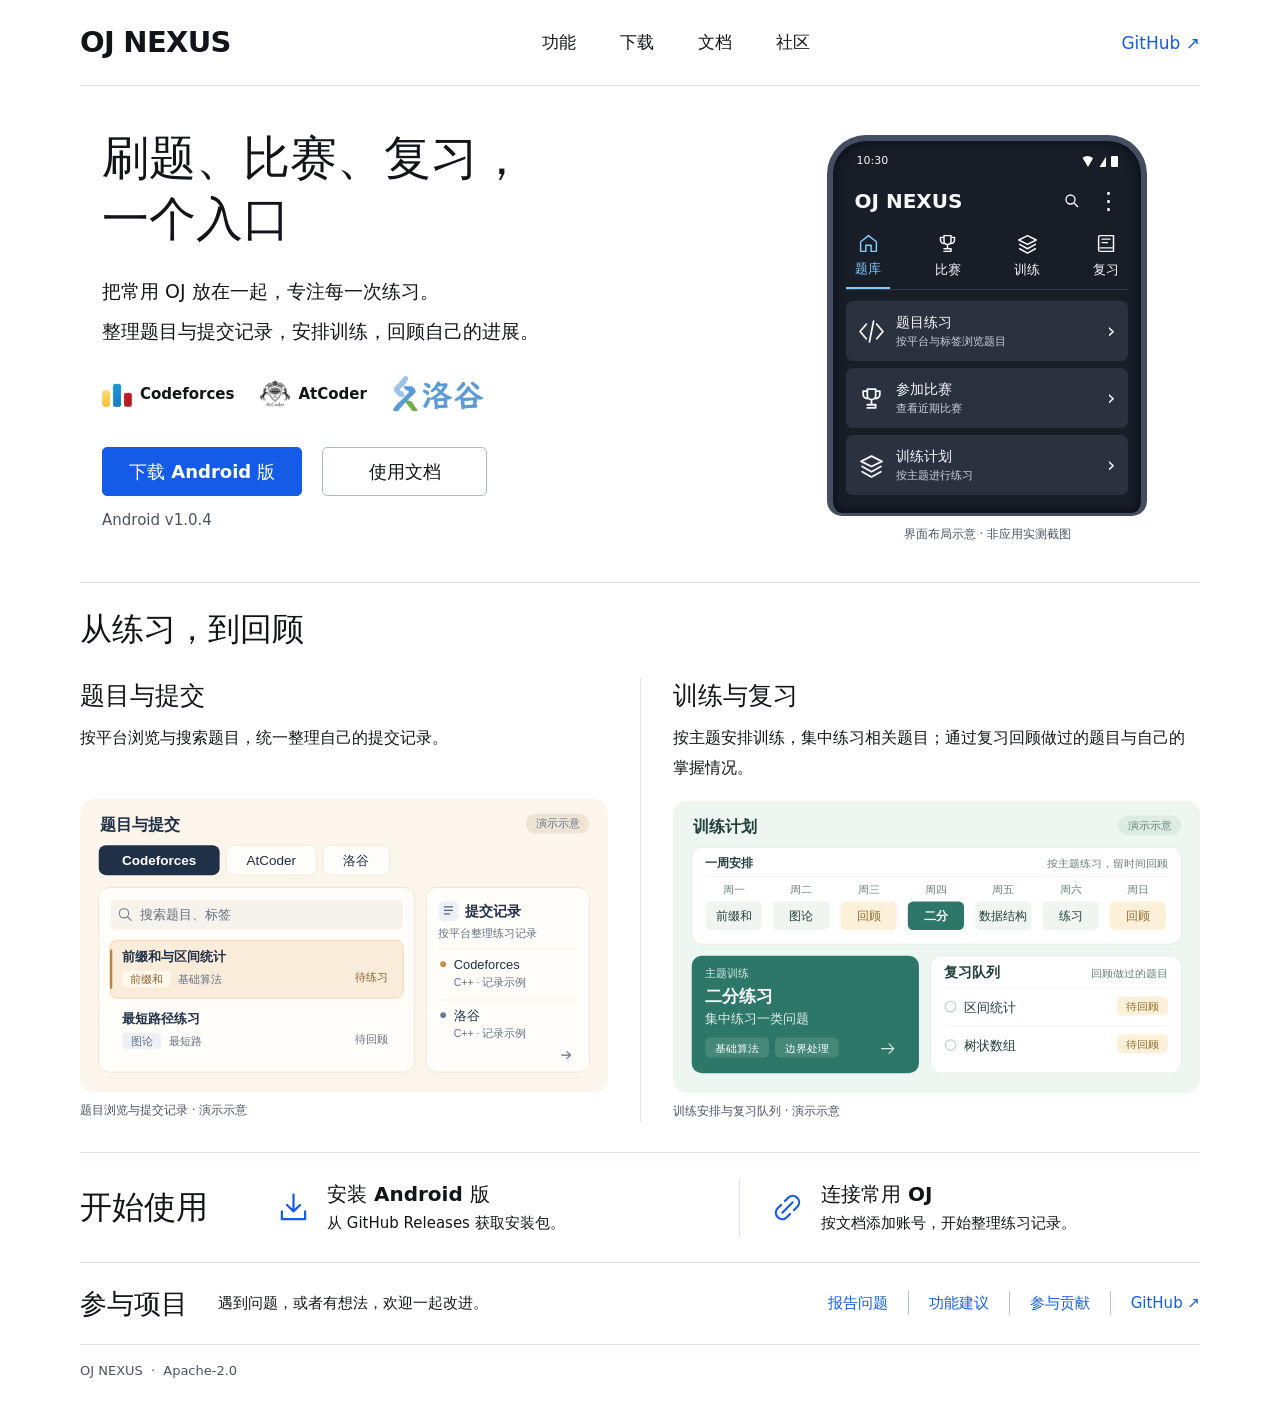
==== commit c938ab76: "feat: enrich the homepage with platform marks and responsive demos" ====
--- a/site/index.html
+++ b/site/index.html
@@ -1,5 +1,5 @@
 <!doctype html>
-<html lang="zh-CN">
+<html lang="zh-CN" data-theme="light">
 <head>
   <meta charset="utf-8">
   <meta name="viewport" content="width=device-width, initial-scale=1">
@@ -25,8 +25,9 @@
   <main id="main" class="wrap">
     <section class="hero" aria-labelledby="hero-title">
       <div class="hero-copy">
-        <h1 id="hero-title">刷题、比赛、复习，<br>一个入口。</h1>
-        <div class="hero-description"><p>连接 Codeforces、AtCoder 与洛谷的竞赛编程客户端。</p><p>整理题目与提交记录，安排训练，回顾自己的进展。</p></div>
+        <h1 id="hero-title">刷题、比赛、复习，<br>一个入口</h1>
+        <div class="hero-description"><p>把常用 OJ 放在一起，专注每一次练习。</p><p>整理题目与提交记录，安排训练，回顾自己的进展。</p></div>
+        <nav class="platforms" aria-label="连接的平台"><a class="platform-link" href="https://codeforces.com/"><img src="assets/brands/codeforces.png" alt="" decoding="async"><span>Codeforces</span></a><a class="platform-link" href="https://atcoder.jp/"><img src="assets/brands/atcoder.png" alt="" decoding="async"><span>AtCoder</span></a><a class="platform-link wordmark" href="https://www.luogu.com.cn/"><img src="assets/brands/luogu.png" alt="洛谷" decoding="async"></a></nav>
         <div class="hero-actions"><a class="button button-primary" href="https://github.com/tangyixiao/OJ-NEXUS/releases/download/v1.0.4/OJ-NEXUS-v1.0.4.apk">下载 Android 版</a><a class="button button-secondary" href="https://github.com/tangyixiao/OJ-NEXUS#readme">使用文档</a></div>
         <p class="release-note">Android v1.0.4</p>
       </div>
@@ -34,7 +35,7 @@
     </section>
     <section class="features section-rule" id="features" aria-labelledby="features-title">
       <h2 id="features-title">从练习，到回顾</h2>
-      <div class="feature-groups"><article class="feature"><span class="feature-icon"><svg class="" viewBox="0 0 24 24" fill="none" stroke="currentColor" stroke-width="1.7" stroke-linecap="round" stroke-linejoin="round" aria-hidden="true"><path d="m7 5-6 7 6 7M17 5l6 7-6 7M14 2l-4 20"/></svg></span><div class="feature-copy"><h3>题目与提交</h3><p>按平台浏览与搜索题目，统一整理自己的提交记录。</p><p class="feature-detail">Codeforces / AtCoder / 洛谷</p></div><div class="mini-preview mini-light" aria-hidden="true"><div class="mini-title">题目</div><div class="mini-row"><div><strong>浏览题库</strong><span>Codeforces</span></div><span class="chevron" aria-hidden="true">›</span></div><div class="mini-row"><div><strong>查找题目</strong><span>AtCoder</span></div><span class="chevron" aria-hidden="true">›</span></div><div class="mini-row"><div><strong>整理提交</strong><span>洛谷</span></div><span class="chevron" aria-hidden="true">›</span></div></div></article><article class="feature"><span class="feature-icon"><svg class="" viewBox="0 0 24 24" fill="none" stroke="currentColor" stroke-width="1.7" stroke-linecap="round" stroke-linejoin="round" aria-hidden="true"><path d="m12 3 10 5-10 5L2 8l10-5Zm-9 10 9 5 9-5M3 18l9 5 9-5"/></svg></span><div class="feature-copy"><h3>训练与复习</h3><p>按主题安排训练，集中练习相关题目；通过复习回顾做过的题目与自己的掌握情况。</p></div><div class="mini-preview mini-dark" aria-hidden="true"><div class="mini-title">训练</div><div class="mini-row"><div><strong>基础算法</strong></div><span class="chevron" aria-hidden="true">›</span></div><div class="mini-row"><div><strong>数据结构</strong></div><span class="chevron" aria-hidden="true">›</span></div><div class="mini-row"><div><strong>动态规划</strong></div><span class="chevron" aria-hidden="true">›</span></div></div></article></div>
+      <div class="feature-groups"><article class="feature feature-with-image"><div class="feature-copy"><h3>题目与提交</h3><p>按平台浏览与搜索题目，统一整理自己的提交记录。</p></div><figure class="feature-image"><a href="assets/demo/problem-workflow.svg" aria-label="题目与提交：查看完整演示图"><img src="assets/demo/problem-workflow.svg" alt="题目浏览演示：按平台搜索、查看标签与提交记录示例" loading="lazy" decoding="async"></a><figcaption>题目浏览与提交记录 · 演示示意</figcaption></figure></article><article class="feature feature-with-image"><div class="feature-copy"><h3>训练与复习</h3><p>按主题安排训练，集中练习相关题目；通过复习回顾做过的题目与自己的掌握情况。</p></div><figure class="feature-image"><a href="assets/demo/training-review.svg" aria-label="训练与复习：查看完整演示图"><img src="assets/demo/training-review.svg" alt="训练复习演示：一周训练安排、主题练习和待回顾题目" loading="lazy" decoding="async"></a><figcaption>训练安排与复习队列 · 演示示意</figcaption></figure></article></div>
     </section>
     <section class="getting-started section-rule" id="start" aria-labelledby="start-title">
       <h2 id="start-title">开始使用</h2>
--- a/site/style.css
+++ b/site/style.css
@@ -1,10 +1,10 @@
 :root {
-  color-scheme: light dark;
+  color-scheme: light;
   --page: #ffffff;
   --ink: #121419;
   --muted: #4b5363;
   --line: #dce1ea;
-  --blue: #0751f5;
+  --blue: #145be8;
   --blue-hover: #003dc7;
   --soft-blue: #edf3ff;
   --surface: #f7f9fc;
@@ -46,6 +46,11 @@
 .hero-copy { padding-bottom: 20px; }
 .hero-description { margin-top: 24px; font-size: 19px; line-height: 1.9; }
 .hero-description p + p { margin-top: 4px; }
+.platforms { display: flex; align-items: center; flex-wrap: wrap; gap: 12px 26px; margin-top: 22px; }
+.platform-link { display: inline-flex; align-items: center; gap: 8px; min-height: 44px; color: var(--ink); font-size: 15px; font-weight: 600; text-decoration: none; }
+.platform-link img { display: block; width: 30px; height: 30px; object-fit: contain; }
+.platform-link.wordmark img { width: 91px; height: 46px; }
+.platform-link:hover { text-decoration: none; opacity: 0.8; }
 .hero-actions { display: flex; gap: 20px; margin-top: 30px; flex-wrap: wrap; }
 .button { display: inline-flex; min-height: 49px; align-items: center; justify-content: center; padding: 10px 26px; border: 1px solid; border-radius: 5px; font-size: 18px; line-height: 1.5; font-weight: 600; text-decoration: none; transition: background-color 120ms ease; }
 .button:hover { text-decoration: none; }
@@ -89,6 +94,11 @@
 .feature-icon { display: none; }
 .feature-copy > p { font-size: 16px; line-height: 1.85; margin-top: 9px; }
 .feature-copy .feature-detail { color: var(--muted); margin-top: 10px; font-size: 15px; }
+.feature-with-image, .feature-with-image:only-child { grid-template-columns: minmax(0, 1fr); gap: 18px; }
+.feature-with-image .feature-copy { min-height: 102px; }
+.feature-image a { display: block; border-radius: 10px; }
+.feature-image img { display: block; width: 100%; height: auto; border-radius: 10px; }
+.feature-image figcaption { margin-top: 9px; color: var(--muted); font-size: 12px; line-height: 1.6; }
 .mini-preview { border: 1px solid #c9d1e1; border-radius: 8px; background: var(--surface); padding: 8px 10px; }
 .mini-title { font-size: 13px; font-weight: 650; line-height: 1.6; margin-bottom: 3px; }
 .mini-row { display: flex; align-items: center; gap: 8px; padding: 7px 0; border-top: 1px solid var(--line); }
@@ -152,6 +162,10 @@
   h1 { font-size: 31px; line-height: 1.35; }
   .hero-description { margin-top: 14px; font-size: 15px; line-height: 1.7; }
   .hero-description p + p { margin-top: 2px; }
+  .platforms { gap: 8px 14px; margin-top: 16px; }
+  .platform-link { gap: 6px; font-size: 12px; }
+  .platform-link img { width: 25px; height: 25px; }
+  .platform-link.wordmark img { width: 73px; height: 37px; }
   .hero-actions { display: grid; gap: 8px; margin-top: 18px; }
   .button { min-height: 43px; font-size: 16px; padding: 8px 16px; }
   .release-note { text-align: center; margin-top: 8px; font-size: 13px; }
@@ -173,6 +187,9 @@
   .feature-groups { grid-template-columns: minmax(0, 1fr); gap: 20px; margin-top: 17px; }
   .feature { display: flex; gap: 14px; padding: 0; }
   .feature:nth-child(even) { border: 0; padding: 0; }
+  .feature-with-image { display: grid; gap: 12px; }
+  .feature-with-image .feature-copy { min-height: 0; }
+  .feature-image figcaption { font-size: 11px; margin-top: 6px; }
   .feature-icon { display: grid; place-items: center; flex: 0 0 38px; height: 38px; color: var(--blue); background: var(--soft-blue); border-radius: 7px; margin-top: 2px; }
   .feature-icon svg { width: 24px; height: 24px; }
   .feature-copy > p { font-size: 14px; line-height: 1.7; margin-top: 3px; }
@@ -202,7 +219,8 @@
 }
 
 @media (prefers-color-scheme: dark) {
-  :root {
+  :root[data-theme="system"] {
+    color-scheme: dark;
     --page: #101319;
     --ink: #f3f5fa;
     --muted: #b9c2d3;
@@ -213,11 +231,13 @@
     --surface: #191f29;
     --focus: #ffb67c;
   }
-  .button-primary { color: #0c1a34; }
-  .button-secondary { border-color: #66748d; }
-  .mini-preview { border-color: #46516a; }
-  .mini-dark { border-color: #46516a; }
-  .community-links a { border-color: #66748d; }
+  [data-theme="system"] .button-primary { color: #0c1a34; }
+  [data-theme="system"] .button-secondary { border-color: #66748d; }
+  [data-theme="system"] .mini-preview { border-color: #46516a; }
+  [data-theme="system"] .mini-dark { border-color: #46516a; }
+  [data-theme="system"] .community-links a { border-color: #66748d; }
+  [data-theme="system"] .platforms { background: #fff; border-radius: 8px; padding: 5px 12px; width: fit-content; }
+  [data-theme="system"] .platform-link { color: #121419; }
 }
 
 @media (prefers-reduced-motion: reduce) {
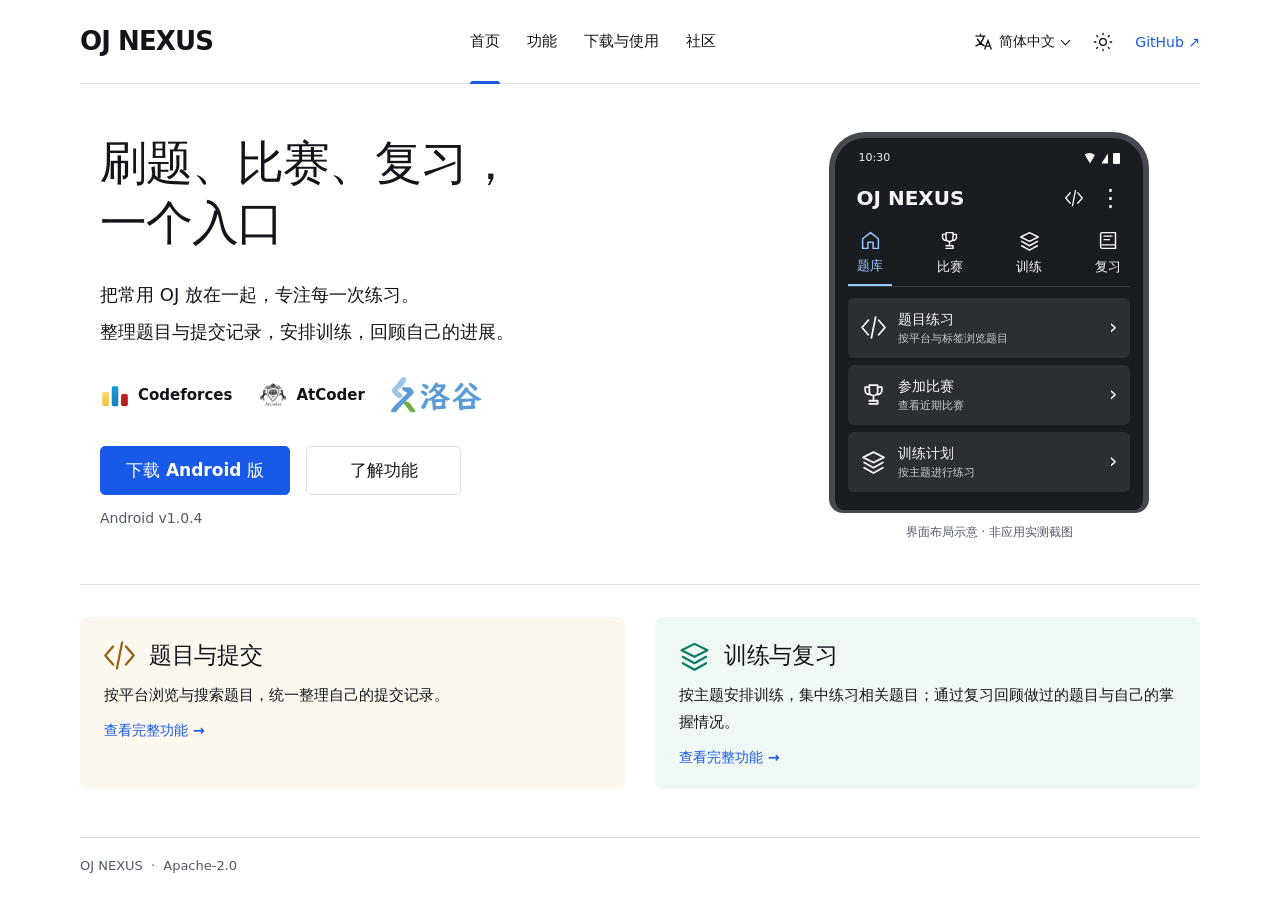
==== commit aa839006: "feat: add localized pages and persistent appearance controls" ====
--- a/site/index.html
+++ b/site/index.html
@@ -1,52 +1,39 @@
 <!doctype html>
-<html lang="zh-CN" data-theme="light">
+<html lang="zh-CN" data-locale="zh-CN" data-theme="light" data-default-theme="light" data-site-root="./">
 <head>
   <meta charset="utf-8">
   <meta name="viewport" content="width=device-width, initial-scale=1">
+  <meta name="generator" content="Project website template">
   <meta name="color-scheme" content="light dark">
   <meta name="description" content="OJ NEXUS 是连接 Codeforces、AtCoder 与洛谷的竞赛编程客户端。整理题目与提交记录，安排训练，回顾自己的进展。">
   <meta name="theme-color" content="#ffffff" media="(prefers-color-scheme: light)">
-  <meta name="theme-color" content="#101319" media="(prefers-color-scheme: dark)">
+  <meta name="theme-color" content="#ffffff" media="(prefers-color-scheme: dark)">
   <title>OJ NEXUS · 竞赛编程，一个入口</title>
+  <link rel="alternate" hreflang="zh-CN" href="./index.html"><link rel="alternate" hreflang="en" href="./en/index.html">
   <link rel="icon" href="./favicon.svg" type="image/svg+xml">
+  <script src="./theme-init.js"></script>
   <link rel="stylesheet" href="./style.css">
   <script src="./script.js" defer></script>
 </head>
-<body id="top">
-  <a class="skip-link" href="#main">跳至正文</a>
+<body class="page-home" id="top">
+  <a class="skip-link" href="#main">跳转到主要内容</a>
   <header class="site-header wrap">
-    <a class="brand" href="#top">OJ NEXUS</a>
-    <button class="menu-toggle" type="button" aria-label="打开导航" aria-expanded="false" aria-controls="main-nav" hidden>
-      <svg viewBox="0 0 24 24" fill="none" stroke="currentColor" stroke-width="1.8" aria-hidden="true"><path d="M3 6h18M3 12h18M3 18h18"/></svg>
-    </button>
-    <nav class="main-nav" id="main-nav" aria-label="主导航"><a class="" href="#features">功能</a><a class="" href="#start">下载</a><a class="" href="https://github.com/tangyixiao/OJ-NEXUS#readme">文档</a><a class="" href="#community">社区</a></nav>
-    <a class="repository-link" href="https://github.com/tangyixiao/OJ-NEXUS">GitHub <span aria-hidden="true">↗</span></a>
+    <a class="brand" href="./index.html">OJ NEXUS</a>
+    <nav class="main-nav" id="main-nav" aria-label="主导航"><a href="./index.html" aria-current="page">首页</a><a href="./features.html">功能</a><a href="./download.html">下载与使用</a><a href="./community.html">社区</a></nav>
+    <div class="header-tools">
+      <details class="language-picker picker">
+        <summary aria-label="选择语言"><svg viewBox="0 0 24 24" fill="none" stroke="currentColor" stroke-width="1.6" aria-hidden="true"><path d="M3 5h12M9 2v3m4 0c-1 6-5 10-10 12m2-9c2 4 5 7 9 9m0 4 4-11 4 11m-6-4h4"/></svg><span class="language-current">简体中文</span></summary>
+        <nav class="picker-menu" aria-label="选择语言"><a href="./index.html" lang="zh-CN" hreflang="zh-CN" aria-current="true">简体中文</a><a href="./en/index.html" lang="en" hreflang="en">English</a></nav>
+      </details>
+      <details class="theme-picker picker" hidden>
+        <summary aria-label="选择主题"><svg class="theme-sun" viewBox="0 0 24 24" fill="none" stroke="currentColor" stroke-width="1.6" aria-hidden="true"><circle cx="12" cy="12" r="4"/><path d="M12 1v3m0 16v3M1 12h3m16 0h3M4 4l2 2m12 12 2 2M4 20l2-2M18 6l2-2"/></svg><svg class="theme-moon" viewBox="0 0 24 24" fill="none" stroke="currentColor" stroke-width="1.6" aria-hidden="true"><path d="M20.5 14A9 9 0 0 1 10 3.5 9 9 0 1 0 20.5 14Z"/></svg><span class="theme-current">浅色</span></summary>
+        <div class="picker-menu"><button type="button" data-theme-choice="light" aria-pressed="false"><svg class="" viewBox="0 0 24 24" fill="none" stroke="currentColor" stroke-width="1.7" stroke-linecap="round" stroke-linejoin="round" aria-hidden="true"><circle cx="12" cy="12" r="4"/><path d="M12 1v3m0 16v3M1 12h3m16 0h3M4 4l2 2m12 12 2 2M4 20l2-2M18 6l2-2"/></svg><span>浅色</span></button><button type="button" data-theme-choice="dark" aria-pressed="false"><svg class="" viewBox="0 0 24 24" fill="none" stroke="currentColor" stroke-width="1.7" stroke-linecap="round" stroke-linejoin="round" aria-hidden="true"><path d="M20.5 14A9 9 0 0 1 10 3.5 9 9 0 1 0 20.5 14Z"/></svg><span>深色</span></button><button type="button" data-theme-choice="system" aria-pressed="false"><svg class="" viewBox="0 0 24 24" fill="none" stroke="currentColor" stroke-width="1.7" stroke-linecap="round" stroke-linejoin="round" aria-hidden="true"><rect x="2" y="3" width="20" height="14" rx="2"/><path d="M12 17v4m-5 0h10"/></svg><span>跟随系统</span></button></div>
+      </details>
+      <a class="repository-link" href="https://github.com/tangyixiao/OJ-NEXUS">GitHub <span aria-hidden="true">↗</span></a>
+      <button class="menu-toggle" type="button" aria-label="打开导航" data-open-label="打开导航" data-close-label="关闭导航" aria-expanded="false" aria-controls="main-nav" hidden><svg viewBox="0 0 24 24" fill="none" stroke="currentColor" stroke-width="1.8" aria-hidden="true"><path d="M3 6h18M3 12h18M3 18h18"/></svg></button>
+    </div>
   </header>
-  <main id="main" class="wrap">
-    <section class="hero" aria-labelledby="hero-title">
-      <div class="hero-copy">
-        <h1 id="hero-title">刷题、比赛、复习，<br>一个入口</h1>
-        <div class="hero-description"><p>把常用 OJ 放在一起，专注每一次练习。</p><p>整理题目与提交记录，安排训练，回顾自己的进展。</p></div>
-        <nav class="platforms" aria-label="连接的平台"><a class="platform-link" href="https://codeforces.com/"><img src="assets/brands/codeforces.png" alt="" decoding="async"><span>Codeforces</span></a><a class="platform-link" href="https://atcoder.jp/"><img src="assets/brands/atcoder.png" alt="" decoding="async"><span>AtCoder</span></a><a class="platform-link wordmark" href="https://www.luogu.com.cn/"><img src="assets/brands/luogu.png" alt="洛谷" decoding="async"></a></nav>
-        <div class="hero-actions"><a class="button button-primary" href="https://github.com/tangyixiao/OJ-NEXUS/releases/download/v1.0.4/OJ-NEXUS-v1.0.4.apk">下载 Android 版</a><a class="button button-secondary" href="https://github.com/tangyixiao/OJ-NEXUS#readme">使用文档</a></div>
-        <p class="release-note">Android v1.0.4</p>
-      </div>
-      <figure class="product-preview"><div class="device" aria-hidden="true"><div class="device-status"><span>10:30</span><span class="device-signals"><i></i><i></i><i></i></span></div><div class="app-heading"><strong>OJ NEXUS</strong><span class="app-tools"><svg viewBox="0 0 24 24" fill="none" stroke="currentColor" stroke-width="1.8"><circle cx="10" cy="10" r="6"/><path d="m15 15 5 5"/></svg><span>⋮</span></span></div><div class="app-tabs"><span class="app-tab is-current"><svg class="" viewBox="0 0 24 24" fill="none" stroke="currentColor" stroke-width="1.7" stroke-linecap="round" stroke-linejoin="round" aria-hidden="true"><path d="m3 10 9-7 9 7v11h-6v-7H9v7H3z"/></svg><span>题库</span></span><span class="app-tab"><svg class="" viewBox="0 0 24 24" fill="none" stroke="currentColor" stroke-width="1.7" stroke-linecap="round" stroke-linejoin="round" aria-hidden="true"><path d="M8 3h8v6a4 4 0 0 1-8 0V3ZM8 5H4v3a4 4 0 0 0 4 4m8-7h4v3a4 4 0 0 1-4 4M12 13v5m-4 3h8m-8-3h8v3"/></svg><span>比赛</span></span><span class="app-tab"><svg class="" viewBox="0 0 24 24" fill="none" stroke="currentColor" stroke-width="1.7" stroke-linecap="round" stroke-linejoin="round" aria-hidden="true"><path d="m12 3 10 5-10 5L2 8l10-5Zm-9 10 9 5 9-5M3 18l9 5 9-5"/></svg><span>训练</span></span><span class="app-tab"><svg class="" viewBox="0 0 24 24" fill="none" stroke="currentColor" stroke-width="1.7" stroke-linecap="round" stroke-linejoin="round" aria-hidden="true"><path d="M5 3h15v18H5a2 2 0 0 1-2-2V5a2 2 0 0 1 2-2Zm0 14h15M7 7h9M7 11h6"/></svg><span>复习</span></span></div><div class="app-items"><div class="app-item"><svg class="" viewBox="0 0 24 24" fill="none" stroke="currentColor" stroke-width="1.7" stroke-linecap="round" stroke-linejoin="round" aria-hidden="true"><path d="m7 5-6 7 6 7M17 5l6 7-6 7M14 2l-4 20"/></svg><div><strong>题目练习</strong><span>按平台与标签浏览题目</span></div><span class="chevron" aria-hidden="true">›</span></div><div class="app-item"><svg class="" viewBox="0 0 24 24" fill="none" stroke="currentColor" stroke-width="1.7" stroke-linecap="round" stroke-linejoin="round" aria-hidden="true"><path d="M8 3h8v6a4 4 0 0 1-8 0V3ZM8 5H4v3a4 4 0 0 0 4 4m8-7h4v3a4 4 0 0 1-4 4M12 13v5m-4 3h8m-8-3h8v3"/></svg><div><strong>参加比赛</strong><span>查看近期比赛</span></div><span class="chevron" aria-hidden="true">›</span></div><div class="app-item"><svg class="" viewBox="0 0 24 24" fill="none" stroke="currentColor" stroke-width="1.7" stroke-linecap="round" stroke-linejoin="round" aria-hidden="true"><path d="m12 3 10 5-10 5L2 8l10-5Zm-9 10 9 5 9-5M3 18l9 5 9-5"/></svg><div><strong>训练计划</strong><span>按主题进行练习</span></div><span class="chevron" aria-hidden="true">›</span></div></div></div><figcaption>界面布局示意 · 非应用实测截图</figcaption></figure>
-    </section>
-    <section class="features section-rule" id="features" aria-labelledby="features-title">
-      <h2 id="features-title">从练习，到回顾</h2>
-      <div class="feature-groups"><article class="feature feature-with-image"><div class="feature-copy"><h3>题目与提交</h3><p>按平台浏览与搜索题目，统一整理自己的提交记录。</p></div><figure class="feature-image"><a href="assets/demo/problem-workflow.svg" aria-label="题目与提交：查看完整演示图"><img src="assets/demo/problem-workflow.svg" alt="题目浏览演示：按平台搜索、查看标签与提交记录示例" loading="lazy" decoding="async"></a><figcaption>题目浏览与提交记录 · 演示示意</figcaption></figure></article><article class="feature feature-with-image"><div class="feature-copy"><h3>训练与复习</h3><p>按主题安排训练，集中练习相关题目；通过复习回顾做过的题目与自己的掌握情况。</p></div><figure class="feature-image"><a href="assets/demo/training-review.svg" aria-label="训练与复习：查看完整演示图"><img src="assets/demo/training-review.svg" alt="训练复习演示：一周训练安排、主题练习和待回顾题目" loading="lazy" decoding="async"></a><figcaption>训练安排与复习队列 · 演示示意</figcaption></figure></article></div>
-    </section>
-    <section class="getting-started section-rule" id="start" aria-labelledby="start-title">
-      <h2 id="start-title">开始使用</h2>
-      <div class="start-steps"><a class="start-step" href="https://github.com/tangyixiao/OJ-NEXUS/releases/download/v1.0.4/OJ-NEXUS-v1.0.4.apk"><span class="step-icon"><svg class="" viewBox="0 0 24 24" fill="none" stroke="currentColor" stroke-width="1.7" stroke-linecap="round" stroke-linejoin="round" aria-hidden="true"><path d="M12 2v13m-5-5 5 5 5-5M3 15v6h18v-6"/></svg></span><span><strong>安装 Android 版</strong><span>从 GitHub Releases 获取安装包。</span></span></a><a class="start-step" href="https://github.com/tangyixiao/OJ-NEXUS#readme"><span class="step-icon"><svg class="" viewBox="0 0 24 24" fill="none" stroke="currentColor" stroke-width="1.7" stroke-linecap="round" stroke-linejoin="round" aria-hidden="true"><path d="m10 7 3-3a5 5 0 0 1 7 7l-3 3M14 17l-3 3a5 5 0 0 1-7-7l3-3m1 6 8-8"/></svg></span><span><strong>连接常用 OJ</strong><span>按文档添加账号，开始整理练习记录。</span></span></a></div>
-    </section>
-    <section class="community section-rule" id="community" aria-labelledby="community-title">
-      <h2 id="community-title">参与项目</h2>
-      <p>遇到问题，或者有想法，欢迎一起改进。</p>
-      <nav class="community-links" aria-label="参与项目"><a class="" href="https://github.com/tangyixiao/OJ-NEXUS/issues/new">报告问题</a><a class="" href="https://github.com/tangyixiao/OJ-NEXUS/issues">功能建议</a><a class="" href="https://github.com/tangyixiao/OJ-NEXUS/contribute">参与贡献</a><a class="" href="https://github.com/tangyixiao/OJ-NEXUS">GitHub ↗</a></nav>
-    </section>
-  </main>
-  <footer class="site-footer wrap"><p>OJ NEXUS <span aria-hidden="true">·</span> <a class="" href="https://github.com/tangyixiao/OJ-NEXUS/blob/main/LICENSE">Apache-2.0</a></p></footer>
+  <main id="main" class="wrap"><section class="hero" aria-labelledby="hero-title"><div class="hero-copy"><h1 id="hero-title">刷题、比赛、复习，<br>一个入口</h1><div class="hero-description"><p>把常用 OJ 放在一起，专注每一次练习。</p><p>整理题目与提交记录，安排训练，回顾自己的进展。</p></div><nav class="platforms" aria-label="支持的平台"><a class="platform-link" href="https://codeforces.com/"><img src="./assets/brands/codeforces.png" alt="" decoding="async"><span>Codeforces</span></a><a class="platform-link" href="https://atcoder.jp/"><img src="./assets/brands/atcoder.png" alt="" decoding="async"><span>AtCoder</span></a><a class="platform-link wordmark" href="https://www.luogu.com.cn/"><img src="./assets/brands/luogu.png" alt="洛谷" decoding="async"></a></nav><div class="hero-actions"><a class="button button-primary" href="https://github.com/tangyixiao/OJ-NEXUS/releases/download/v1.0.4/OJ-NEXUS-v1.0.4.apk">下载 Android 版</a><a class="button button-secondary" href="./features.html">了解功能</a></div><p class="release-note">Android v1.0.4</p></div><figure class="product-preview"><div class="device" aria-hidden="true"><div class="device-status"><span>10:30</span><span class="device-signals"><i></i><i></i><i></i></span></div><div class="app-heading"><strong>OJ NEXUS</strong><span class="app-tools"><svg class="" viewBox="0 0 24 24" fill="none" stroke="currentColor" stroke-width="1.7" stroke-linecap="round" stroke-linejoin="round" aria-hidden="true"><path d="m7 5-6 7 6 7M17 5l6 7-6 7M14 2l-4 20"/></svg><span>⋮</span></span></div><div class="app-tabs"><span class="app-tab is-current"><svg class="" viewBox="0 0 24 24" fill="none" stroke="currentColor" stroke-width="1.7" stroke-linecap="round" stroke-linejoin="round" aria-hidden="true"><path d="m3 10 9-7 9 7v11h-6v-7H9v7H3z"/></svg><span>题库</span></span><span class="app-tab"><svg class="" viewBox="0 0 24 24" fill="none" stroke="currentColor" stroke-width="1.7" stroke-linecap="round" stroke-linejoin="round" aria-hidden="true"><path d="M8 3h8v6a4 4 0 0 1-8 0V3ZM8 5H4v3a4 4 0 0 0 4 4m8-7h4v3a4 4 0 0 1-4 4M12 13v5m-4 3h8m-8-3h8v3"/></svg><span>比赛</span></span><span class="app-tab"><svg class="" viewBox="0 0 24 24" fill="none" stroke="currentColor" stroke-width="1.7" stroke-linecap="round" stroke-linejoin="round" aria-hidden="true"><path d="m12 3 10 5-10 5L2 8l10-5Zm-9 10 9 5 9-5M3 18l9 5 9-5"/></svg><span>训练</span></span><span class="app-tab"><svg class="" viewBox="0 0 24 24" fill="none" stroke="currentColor" stroke-width="1.7" stroke-linecap="round" stroke-linejoin="round" aria-hidden="true"><path d="M5 3h15v18H5a2 2 0 0 1-2-2V5a2 2 0 0 1 2-2Zm0 14h15M7 7h9M7 11h6"/></svg><span>复习</span></span></div><div class="app-items"><div class="app-item"><svg class="" viewBox="0 0 24 24" fill="none" stroke="currentColor" stroke-width="1.7" stroke-linecap="round" stroke-linejoin="round" aria-hidden="true"><path d="m7 5-6 7 6 7M17 5l6 7-6 7M14 2l-4 20"/></svg><div><strong>题目练习</strong><span>按平台与标签浏览题目</span></div><span class="chevron" aria-hidden="true">›</span></div><div class="app-item"><svg class="" viewBox="0 0 24 24" fill="none" stroke="currentColor" stroke-width="1.7" stroke-linecap="round" stroke-linejoin="round" aria-hidden="true"><path d="M8 3h8v6a4 4 0 0 1-8 0V3ZM8 5H4v3a4 4 0 0 0 4 4m8-7h4v3a4 4 0 0 1-4 4M12 13v5m-4 3h8m-8-3h8v3"/></svg><div><strong>参加比赛</strong><span>查看近期比赛</span></div><span class="chevron" aria-hidden="true">›</span></div><div class="app-item"><svg class="" viewBox="0 0 24 24" fill="none" stroke="currentColor" stroke-width="1.7" stroke-linecap="round" stroke-linejoin="round" aria-hidden="true"><path d="m12 3 10 5-10 5L2 8l10-5Zm-9 10 9 5 9-5M3 18l9 5 9-5"/></svg><div><strong>训练计划</strong><span>按主题进行练习</span></div><span class="chevron" aria-hidden="true">›</span></div></div></div><figcaption>界面布局示意 · 非应用实测截图</figcaption></figure></section><section class="home-features section-rule" aria-label="功能"><div class="feature-teasers"><article class="feature-teaser teaser-code"><header><svg class="" viewBox="0 0 24 24" fill="none" stroke="currentColor" stroke-width="1.7" stroke-linecap="round" stroke-linejoin="round" aria-hidden="true"><path d="m7 5-6 7 6 7M17 5l6 7-6 7M14 2l-4 20"/></svg><h2>题目与提交</h2></header><p>按平台浏览与搜索题目，统一整理自己的提交记录。</p><a class="feature-more" href="./features.html">查看完整功能 <span aria-hidden="true">→</span></a></article><article class="feature-teaser teaser-training"><header><svg class="" viewBox="0 0 24 24" fill="none" stroke="currentColor" stroke-width="1.7" stroke-linecap="round" stroke-linejoin="round" aria-hidden="true"><path d="m12 3 10 5-10 5L2 8l10-5Zm-9 10 9 5 9-5M3 18l9 5 9-5"/></svg><h2>训练与复习</h2></header><p>按主题安排训练，集中练习相关题目；通过复习回顾做过的题目与自己的掌握情况。</p><a class="feature-more" href="./features.html">查看完整功能 <span aria-hidden="true">→</span></a></article></div></section></main>
+  <footer class="site-footer wrap"><p>OJ NEXUS <span aria-hidden="true">·</span> <a href="https://github.com/tangyixiao/OJ-NEXUS/blob/main/LICENSE">Apache-2.0</a></p></footer>
 </body>
 </html>
--- a/site/style.css
+++ b/site/style.css
@@ -1,68 +1,137 @@
 :root {
   color-scheme: light;
-  --page: #ffffff;
+  --page: #fff;
   --ink: #121419;
-  --muted: #4b5363;
-  --line: #dce1ea;
-  --blue: #145be8;
-  --blue-hover: #003dc7;
-  --soft-blue: #edf3ff;
-  --surface: #f7f9fc;
-  --focus: #c14104;
+  --muted: #525966;
+  --line: #dde1e8;
+  --blue: #1859e8;
+  --blue-hover: #0646d1;
+  --button-ink: #fff;
+  --surface: #f6f8fc;
+  --code-panel: #fcf7ef;
+  --training-panel: #f0f8f5;
+  --code: #97600e;
+  --training: #087d65;
+  --focus: #b84309;
+  --light-image: block;
+  --dark-image: none;
   font-family: "Segoe UI", "Microsoft YaHei", "PingFang SC", system-ui, sans-serif;
   font-synthesis: none;
   text-rendering: optimizeLegibility;
   -webkit-text-size-adjust: 100%;
 }
 
+:root[data-theme="dark"] {
+  color-scheme: dark;
+  --page: #18191b;
+  --ink: #f2f2f3;
+  --muted: #b8bbc1;
+  --line: #414348;
+  --blue: #99bfff;
+  --blue-hover: #c1d7ff;
+  --button-ink: #14223a;
+  --surface: #212326;
+  --code-panel: transparent;
+  --training-panel: transparent;
+  --code: #e3b573;
+  --training: #7dc8b2;
+  --focus: #ffc28b;
+  --light-image: none;
+  --dark-image: block;
+}
+
+/* This also works before JavaScript runs, and when it is disabled. */
+@media (prefers-color-scheme: dark) {
+  :root[data-theme="system"] {
+    color-scheme: dark;
+    --page: #18191b;
+    --ink: #f2f2f3;
+    --muted: #b8bbc1;
+    --line: #414348;
+    --blue: #99bfff;
+    --blue-hover: #c1d7ff;
+    --button-ink: #14223a;
+    --surface: #212326;
+    --code-panel: transparent;
+    --training-panel: transparent;
+    --code: #e3b573;
+    --training: #7dc8b2;
+    --focus: #ffc28b;
+    --light-image: none;
+    --dark-image: block;
+  }
+}
+
 * { box-sizing: border-box; }
+[hidden] { display: none !important; }
 html { scroll-padding-top: 24px; }
-body { margin: 0; background: var(--page); color: var(--ink); }
+body { margin: 0; min-height: 100vh; display: flex; flex-direction: column; background: var(--page); color: var(--ink); }
+main { flex: 1; }
 a { color: var(--blue); text-underline-offset: 4px; }
-button, a { -webkit-tap-highlight-color: transparent; }
-a:focus-visible, button:focus-visible { outline: 3px solid var(--focus); outline-offset: 5px; border-radius: 3px; }
 a:hover { text-decoration: underline; }
+button, a, summary { -webkit-tap-highlight-color: transparent; }
+a:focus-visible, button:focus-visible, summary:focus-visible { outline: 3px solid var(--focus); outline-offset: 4px; border-radius: 3px; }
 button { font: inherit; }
 svg { display: block; width: 24px; height: 24px; flex: 0 0 auto; }
 h1, h2, h3, p, figure { margin: 0; }
 h1, h2, h3 { overflow-wrap: anywhere; }
-h1 { font-size: clamp(36px, 3.7vw, 53px); line-height: 1.28; font-weight: 750; letter-spacing: 0; }
-h2 { font-size: 32px; line-height: 1.4; font-weight: 700; }
-h3 { font-size: 25px; line-height: 1.45; font-weight: 700; }
+h1 { font-size: clamp(36px, 3.7vw, 52px); line-height: 1.28; font-weight: 750; letter-spacing: -0.025em; }
+h2 { font-size: 29px; line-height: 1.4; font-weight: 700; letter-spacing: -0.015em; }
+h3 { font-size: 23px; line-height: 1.45; font-weight: 700; }
 .wrap { width: min(100% - 88px, 1120px); margin-inline: auto; }
-.skip-link { position: absolute; z-index: 10; top: 12px; left: 12px; padding: 10px 16px; background: var(--page); border: 2px solid var(--blue); transform: translateY(-160%); }
+.skip-link { position: absolute; z-index: 20; top: 12px; left: 12px; padding: 10px 16px; background: var(--page); border: 2px solid var(--blue); transform: translateY(-160%); }
 .skip-link:focus { transform: none; }
-
-.site-header { min-height: 86px; display: flex; align-items: center; gap: 52px; border-bottom: 1px solid var(--line); }
-.brand { min-width: 0; max-width: 38%; color: var(--ink); font-size: 29px; line-height: 1.2; font-weight: 750; letter-spacing: -0.025em; text-decoration: none; overflow-wrap: anywhere; }
+.light-image { display: var(--light-image) !important; }
+.dark-image { display: var(--dark-image) !important; }
+
+.site-header { min-height: 84px; display: flex; align-items: center; gap: 32px; border-bottom: 1px solid var(--line); }
+.brand { min-width: 0; max-width: 25%; color: var(--ink); font-size: 26px; line-height: 1.2; font-weight: 750; letter-spacing: -0.035em; text-decoration: none; overflow-wrap: anywhere; }
 .brand:hover { text-decoration: none; }
-.main-nav { display: flex; flex-shrink: 0; align-items: center; gap: 44px; margin-inline: auto; }
-.main-nav a { font-size: 17px; font-weight: 550; color: var(--ink); text-decoration: none; padding-block: 12px; }
+.main-nav { display: flex; align-self: stretch; flex-shrink: 0; align-items: stretch; gap: 27px; margin-inline: auto; }
+.main-nav a { position: relative; display: flex; align-items: center; font-size: 15px; font-weight: 600; color: var(--ink); text-decoration: none; padding-block: 13px; }
 .main-nav a:hover { color: var(--blue); }
-.repository-link { flex-shrink: 0; white-space: nowrap; text-decoration: none; font-size: 17px; }
+.main-nav a[aria-current="page"]::after { position: absolute; content: ""; bottom: -1px; inset-inline: 0; height: 3px; background: var(--blue); border-radius: 3px 3px 0 0; }
+.header-tools { display: flex; align-items: center; gap: 14px; flex-shrink: 0; }
+.repository-link { white-space: nowrap; text-decoration: none; font-size: 14px; }
 .menu-toggle { display: none; }
-
-.hero { display: grid; grid-template-columns: minmax(0, 1.35fr) minmax(280px, 0.8fr); align-items: center; gap: 52px; padding: 42px 22px 30px; }
-.hero-copy { padding-bottom: 20px; }
-.hero-description { margin-top: 24px; font-size: 19px; line-height: 1.9; }
+.picker { position: relative; }
+.picker summary { display: flex; align-items: center; gap: 6px; min-height: 44px; cursor: pointer; list-style: none; font-size: 14px; }
+.picker summary::-webkit-details-marker { display: none; }
+.picker summary > svg { width: 20px; height: 20px; }
+.language-picker summary::after { content: ""; width: 6px; height: 6px; margin: -3px 2px 0 1px; border: solid currentColor; border-width: 0 1px 1px 0; transform: rotate(45deg); }
+.theme-current { position: absolute; width: 1px; height: 1px; margin: -1px; padding: 0; overflow: hidden; clip-path: inset(50%); white-space: nowrap; border: 0; }
+.theme-picker summary { justify-content: center; min-width: 36px; }
+.theme-picker .theme-moon { display: none; }
+.theme-picker[data-mode="dark"] .theme-sun { display: none; }
+.theme-picker[data-mode="dark"] .theme-moon { display: block; }
+.picker-menu { position: absolute; z-index: 15; top: calc(100% + 8px); right: -10px; display: grid; gap: 2px; min-width: 146px; padding: 6px; border: 1px solid var(--line); border-radius: 6px; background: var(--page); }
+.picker-menu a, .picker-menu button { display: flex; align-items: center; justify-content: space-between; gap: 14px; min-height: 42px; width: 100%; padding: 9px 10px; border: 0; border-radius: 3px; background: transparent; color: var(--ink); font-size: 14px; line-height: 1.5; text-align: start; text-decoration: none; cursor: pointer; white-space: nowrap; }
+.picker-menu a:hover, .picker-menu button:hover { background: var(--surface); }
+.picker-menu [aria-current="true"], .picker-menu [aria-pressed="true"] { color: var(--blue); font-weight: 650; }
+.picker-menu [aria-current="true"]::after, .picker-menu [aria-pressed="true"]::after { content: "✓"; }
+
+.hero { display: grid; grid-template-columns: minmax(0, 1.35fr) minmax(280px, 0.8fr); align-items: center; gap: 56px; padding: 48px 20px 42px; }
+.hero-copy { padding-bottom: 12px; }
+.hero-description { max-width: 610px; margin-top: 24px; font-size: 18px; line-height: 1.85; }
 .hero-description p + p { margin-top: 4px; }
-.platforms { display: flex; align-items: center; flex-wrap: wrap; gap: 12px 26px; margin-top: 22px; }
+.platforms { display: flex; align-items: center; flex-wrap: wrap; gap: 12px 26px; margin-top: 24px; }
 .platform-link { display: inline-flex; align-items: center; gap: 8px; min-height: 44px; color: var(--ink); font-size: 15px; font-weight: 600; text-decoration: none; }
 .platform-link img { display: block; width: 30px; height: 30px; object-fit: contain; }
+.platform-link:not(.wordmark) img { background: #fff; padding: 2px; border-radius: 3px; }
 .platform-link.wordmark img { width: 91px; height: 46px; }
 .platform-link:hover { text-decoration: none; opacity: 0.8; }
-.hero-actions { display: flex; gap: 20px; margin-top: 30px; flex-wrap: wrap; }
-.button { display: inline-flex; min-height: 49px; align-items: center; justify-content: center; padding: 10px 26px; border: 1px solid; border-radius: 5px; font-size: 18px; line-height: 1.5; font-weight: 600; text-decoration: none; transition: background-color 120ms ease; }
+.hero-actions { display: flex; gap: 16px; margin-top: 28px; flex-wrap: wrap; }
+.button { display: inline-flex; min-height: 49px; align-items: center; justify-content: center; padding: 10px 25px; border: 1px solid; border-radius: 5px; font-size: 17px; line-height: 1.5; font-weight: 650; text-decoration: none; }
 .button:hover { text-decoration: none; }
-.button-primary { background: var(--blue); border-color: var(--blue); color: #fff; }
+.button-primary { background: var(--blue); border-color: var(--blue); color: var(--button-ink); }
 .button-primary:hover { background: var(--blue-hover); border-color: var(--blue-hover); }
-.button-secondary { background: var(--page); border-color: #afb9cc; color: var(--ink); min-width: 165px; }
+.button-secondary { background: transparent; border-color: var(--line); color: var(--ink); min-width: 155px; }
 .button-secondary:hover { background: var(--surface); }
-.release-note { color: var(--muted); margin-top: 12px; font-size: 15px; line-height: 1.6; }
+.release-note { color: var(--muted); margin-top: 12px; font-size: 14px; line-height: 1.6; }
 .product-preview { width: 100%; max-width: 320px; justify-self: center; }
-.product-preview figcaption { text-align: center; color: var(--muted); font-size: 12px; line-height: 1.65; margin-top: 9px; }
+.product-preview figcaption { text-align: center; color: var(--muted); font-size: 12px; line-height: 1.65; margin-top: 10px; }
 .product-image { display: block; width: 100%; height: auto; max-height: 430px; object-fit: contain; }
-.device { min-height: 365px; padding: 13px 13px 18px; border: 6px solid #454d60; border-bottom-width: 3px; border-radius: 39px 39px 15px 15px; overflow: hidden; background: #171e28; color: #f6f8fc; box-shadow: inset 0 0 12px #070b12; }
+.device { min-height: 365px; padding: 13px 13px 18px; border: 6px solid #45484e; border-bottom-width: 3px; border-radius: 36px 36px 14px 14px; overflow: hidden; background: #191c20; color: #f6f7f8; }
 .device-status { display: flex; align-items: center; justify-content: space-between; margin: 0 10px 22px; font-size: 11px; }
 .device-signals { display: flex; gap: 5px; align-items: flex-end; height: 12px; }
 .device-signals i { width: 7px; height: 11px; background: #fff; border-radius: 1px; }
@@ -73,104 +142,142 @@
 .app-tools { display: flex; gap: 15px; align-items: center; }
 .app-tools svg { width: 18px; height: 18px; }
 .app-tools > span { font-size: 24px; line-height: 1; }
-.app-tabs { display: flex; justify-content: space-between; margin-top: 20px; border-bottom: 1px solid #343c4b; }
+.app-tabs { display: flex; justify-content: space-between; margin-top: 20px; border-bottom: 1px solid #3b3e44; }
 .app-tab { display: grid; gap: 5px; justify-items: center; padding: 0 9px 8px; font-size: 13px; line-height: 1.5; }
 .app-tab svg { width: 21px; height: 21px; }
-.app-tab.is-current { color: #85c7ff; border-bottom: 2px solid #85c7ff; }
+.app-tab.is-current { color: #9ac6ff; border-bottom: 2px solid #9ac6ff; }
 .app-items { display: grid; gap: 7px; margin-top: 11px; }
-.app-item { display: flex; align-items: center; gap: 12px; background: #2a3240; border-radius: 7px; padding: 11px 13px; }
+.app-item { display: flex; align-items: center; gap: 12px; background: #2b2e33; border-radius: 6px; padding: 11px 13px; }
 .app-item > svg { width: 25px; height: 25px; }
 .app-item > div { min-width: 0; }
 .app-item strong { display: block; font-size: 14px; line-height: 1.5; font-weight: 600; }
-.app-item div > span { display: block; color: #cad1dd; font-size: 11px; line-height: 1.55; }
+.app-item div > span { display: block; color: #c9ccd2; font-size: 11px; line-height: 1.55; }
 .chevron { margin-left: auto; color: inherit; font-size: 21px; line-height: 1; }
 
-.section-rule { border-top: 1px solid var(--line); }
-.features { padding-block: 24px 30px; }
-.feature-groups { display: grid; grid-template-columns: repeat(2, minmax(0, 1fr)); row-gap: 28px; margin-top: 26px; }
-.feature { display: grid; grid-template-columns: minmax(0, 1.2fr) minmax(160px, 0.9fr); gap: 24px; align-items: start; padding-right: 32px; }
-.feature:nth-child(even) { border-left: 1px solid var(--line); padding-left: 32px; padding-right: 0; }
-.feature:only-child { grid-column: 1 / -1; grid-template-columns: minmax(0, 1fr) 200px; padding-right: 0; }
-.feature-icon { display: none; }
-.feature-copy > p { font-size: 16px; line-height: 1.85; margin-top: 9px; }
-.feature-copy .feature-detail { color: var(--muted); margin-top: 10px; font-size: 15px; }
-.feature-with-image, .feature-with-image:only-child { grid-template-columns: minmax(0, 1fr); gap: 18px; }
-.feature-with-image .feature-copy { min-height: 102px; }
-.feature-image a { display: block; border-radius: 10px; }
-.feature-image img { display: block; width: 100%; height: auto; border-radius: 10px; }
-.feature-image figcaption { margin-top: 9px; color: var(--muted); font-size: 12px; line-height: 1.6; }
-.mini-preview { border: 1px solid #c9d1e1; border-radius: 8px; background: var(--surface); padding: 8px 10px; }
-.mini-title { font-size: 13px; font-weight: 650; line-height: 1.6; margin-bottom: 3px; }
-.mini-row { display: flex; align-items: center; gap: 8px; padding: 7px 0; border-top: 1px solid var(--line); }
-.mini-row strong { display: block; font-size: 12px; line-height: 1.5; font-weight: 600; }
-.mini-row div > span { display: block; color: var(--muted); font-size: 10px; line-height: 1.4; }
-.mini-row .chevron { color: #7e8ca7; font-size: 18px; }
-.mini-dark { color: #f6f8fc; background: #1b222d; border-color: #141b25; padding-bottom: 10px; }
-.mini-dark .mini-row { background: #303948; border: 0; border-radius: 5px; margin-top: 5px; padding: 8px 10px; }
-.mini-dark .mini-row div > span, .mini-dark .chevron { color: #c5cddd; }
-
-.getting-started { display: grid; grid-template-columns: 170px minmax(0, 1fr); gap: 28px; align-items: center; padding-block: 25px; }
-.start-steps { display: grid; grid-template-columns: repeat(2, minmax(0, 1fr)); row-gap: 24px; }
-.start-step { display: flex; align-items: center; gap: 18px; padding-right: 25px; color: var(--ink); text-decoration: none; }
-.start-step:nth-child(even) { border-left: 1px solid var(--line); padding-right: 0; padding-left: 32px; }
-.start-step:only-child { grid-column: 1 / -1; padding-right: 0; }
-.step-icon { color: var(--blue); flex: 0 0 auto; }
-.step-icon svg { width: 31px; height: 31px; }
-.start-step strong { display: block; font-size: 20px; line-height: 1.6; }
-.start-step > span:last-child > span { display: block; font-size: 15px; line-height: 1.8; }
+.home-features { border-top: 1px solid var(--line); padding-block: 32px 48px; }
+.feature-teasers { display: grid; grid-template-columns: repeat(2, minmax(0, 1fr)); gap: 30px; }
+.feature-teaser { padding: 22px 24px; border-radius: 8px; background: var(--code-panel); }
+.teaser-training { background: var(--training-panel); }
+.feature-teaser header { display: flex; align-items: center; gap: 14px; }
+.feature-teaser header > svg { width: 31px; height: 31px; color: var(--code); }
+.teaser-training header > svg { color: var(--training); }
+.feature-teaser h2 { font-size: 23px; }
+.feature-teaser p { margin-top: 10px; font-size: 15px; line-height: 1.8; }
+.feature-more { display: inline-block; margin-top: 13px; font-size: 14px; font-weight: 600; text-decoration: none; }
+
+.page-heading { max-width: 880px; padding-top: 55px; }
+.page-heading h1 { font-size: clamp(33px, 3.6vw, 47px); }
+.page-heading > p { margin-top: 17px; color: var(--muted); font-size: 18px; line-height: 1.8; }
+.page-heading + .platforms { margin-top: 25px; }
+.feature-groups { display: grid; grid-template-columns: repeat(2, minmax(0, 1fr)); gap: 38px; padding-block: 42px 50px; }
+.feature { min-width: 0; }
+.feature:nth-child(even) { border-left: 1px solid var(--line); padding-left: 38px; }
+.feature:only-child { grid-column: 1 / -1; max-width: 800px; }
+.feature-copy h2 { font-size: 25px; }
+.feature-icon { display: inline-flex; vertical-align: middle; margin-right: 10px; }
+.feature-copy > p { margin-top: 11px; font-size: 16px; line-height: 1.8; }
+.feature-copy .feature-detail { margin-top: 9px; color: var(--muted); font-size: 14px; }
+.feature-image { margin-top: 22px; }
+.feature-image a, .feature-image picture { display: block; }
+.feature-image img { display: block; width: 100%; height: auto; border-radius: 5px; }
+.feature-image figcaption { margin-top: 9px; color: var(--muted); font-size: 12px; line-height: 1.65; }
+.mini-preview { margin-top: 20px; border: 1px solid var(--line); border-radius: 5px; background: var(--surface); padding: 12px; }
+.mini-title { font-size: 14px; font-weight: 650; line-height: 1.6; margin-bottom: 3px; }
+.mini-row { display: flex; align-items: center; gap: 8px; padding: 9px 0; border-top: 1px solid var(--line); }
+.mini-row strong { display: block; font-size: 13px; line-height: 1.5; font-weight: 600; }
+.mini-row div > span { display: block; color: var(--muted); font-size: 12px; line-height: 1.5; }
+
+.download-panel { display: flex; align-items: flex-start; gap: 23px; max-width: 830px; margin-top: 32px; padding: 27px 28px; background: var(--surface); border: 1px solid var(--line); border-radius: 7px; }
+.download-panel > svg, .download-panel > .download-icon { width: 43px; height: 43px; margin-top: 5px; color: var(--blue); flex: 0 0 auto; }
+.download-panel > div { min-width: 0; flex: 1; }
+.download-icon svg { width: 100%; height: 100%; }
+.download-panel h2 { font-size: 24px; }
+.download-panel p { margin-top: 8px; color: var(--muted); font-size: 15px; line-height: 1.7; }
+.download-panel .button { margin-top: 17px; margin-right: 22px; }
+.release-link { display: inline-block; margin-top: 14px; font-size: 14px; text-decoration: none; }
+.getting-started { padding-block: 37px 29px; }
+.getting-started > h2 { font-size: 25px; }
+.start-steps { display: grid; grid-template-columns: repeat(2, minmax(0, 1fr)); gap: 30px; margin-top: 23px; }
+.start-step { display: flex; align-items: flex-start; gap: 17px; color: var(--ink); text-decoration: none; }
+.start-step:nth-child(even) { border-left: 1px solid var(--line); padding-left: 30px; }
+.start-step:only-child { grid-column: 1 / -1; }
+.step-icon { color: var(--blue); flex: 0 0 auto; margin-top: 3px; }
+.step-icon svg { width: 30px; height: 30px; }
+.start-step strong { display: block; font-size: 20px; line-height: 1.55; }
+.start-step > span:last-child > span { display: block; margin-top: 7px; color: var(--muted); font-size: 15px; line-height: 1.8; }
 .start-step:hover strong { color: var(--blue); text-decoration: underline; text-underline-offset: 4px; }
-.community { display: flex; align-items: center; flex-wrap: wrap; gap: 18px 30px; padding-block: 22px; }
-.community h2 { font-size: 27px; }
-.community > p { font-size: 15px; line-height: 1.8; }
-.community-links { display: flex; flex-wrap: wrap; gap: 8px 0; margin-left: auto; }
-.community-links a { font-size: 15px; line-height: 1.6; text-decoration: none; white-space: nowrap; padding-inline: 20px; border-left: 1px solid #b7c0d2; }
-.community-links a:first-child { border-left: 0; padding-left: 0; }
-.community-links a:last-child { padding-right: 0; }
-.community-links a:hover { text-decoration: underline; }
-.site-footer { border-top: 1px solid var(--line); padding-block: 15px 24px; color: var(--muted); font-size: 13px; line-height: 1.7; }
+.docs-link { display: inline-flex; align-items: center; gap: 10px; margin-bottom: 45px; font-size: 16px; text-decoration: none; }
+.docs-link svg { width: 23px; height: 23px; }
+
+.community-rows { max-width: 830px; margin-top: 28px; border-top: 1px solid var(--line); }
+.community-row { display: flex; align-items: center; gap: 23px; padding: 22px 3px; border-bottom: 1px solid var(--line); color: var(--ink); text-decoration: none; }
+.community-row > svg { width: 31px; height: 31px; color: var(--blue); }
+.community-row .row-copy { flex: 1; min-width: 0; }
+.community-row strong { display: block; font-size: 20px; line-height: 1.5; font-weight: 650; }
+.community-row .row-copy > span { display: block; margin-top: 4px; color: var(--muted); font-size: 15px; line-height: 1.7; }
+.community-row .arrow { font-size: 26px; font-weight: 400; }
+.community-row:hover { text-decoration: none; }
+.community-row:hover strong { color: var(--blue); text-decoration: underline; }
+.source-link { display: inline-flex; align-items: center; gap: 11px; margin: 26px 0 47px; font-size: 16px; text-decoration: none; }
+.source-link > svg { width: 23px; height: 23px; }
+.site-footer { border-top: 1px solid var(--line); padding-block: 17px 23px; color: var(--muted); font-size: 13px; line-height: 1.7; }
 .site-footer a { color: inherit; text-decoration: none; }
 .site-footer span { padding-inline: 4px; }
 
-@media (max-width: 1050px) {
-  .site-header { gap: 24px; }
-  .main-nav { gap: 25px; }
-  .hero { padding-inline: 0; gap: 30px; grid-template-columns: minmax(0, 1.2fr) minmax(270px, 0.85fr); }
-  h1 { font-size: 42px; }
+@media (max-width: 1100px) {
+  .site-header { gap: 22px; }
+  .brand { font-size: 23px; }
+  .main-nav { gap: 20px; }
+  .main-nav a, .repository-link, .picker summary { font-size: 13px; }
+  .header-tools { gap: 10px; }
+  .hero { padding-inline: 0; gap: 32px; }
   .hero-description { font-size: 17px; }
-  .hero-actions { gap: 12px; }
-  .button { padding-inline: 20px; font-size: 17px; }
-  .feature { grid-template-columns: minmax(0, 1fr); }
-  .mini-preview { max-width: 250px; }
-  .getting-started { grid-template-columns: 150px minmax(0, 1fr); }
-  .start-step { gap: 13px; }
-  .start-step strong { font-size: 18px; }
-  .community-links { margin-left: 0; }
+  .button { padding-inline: 20px; }
+}
+
+@media (max-width: 900px) {
+  .site-header { flex-wrap: wrap; min-height: 72px; gap: 0; padding-block: 13px; }
+  .brand { max-width: calc(100% - 145px); font-size: 25px; }
+  .header-tools { margin-left: auto; gap: 16px; }
+  .repository-link { display: none; }
+  .language-current { position: absolute; width: 1px; height: 1px; overflow: hidden; clip-path: inset(50%); white-space: nowrap; }
+  .language-picker summary::after { display: none; }
+  .picker summary { min-width: 28px; justify-content: center; }
+  .menu-toggle { align-items: center; justify-content: center; padding: 0; width: 28px; height: 44px; border: 0; color: var(--ink); background: transparent; cursor: pointer; }
+  .js .menu-toggle { display: flex; }
+  .main-nav { order: 3; width: 100%; gap: 0; justify-content: space-between; padding-top: 8px; margin: 0; }
+  .main-nav a { padding: 10px 2px 8px; font-size: 15px; }
+  .js .main-nav { display: none; }
+  .js .main-nav.is-open { display: flex; }
+  .hero { grid-template-columns: minmax(0, 1fr) minmax(250px, 0.85fr); gap: 26px; }
+  .hero h1 { font-size: 37px; }
+  .hero-actions { gap: 10px; }
+  .hero-actions .button { font-size: 15px; padding-inline: 17px; }
+  .platforms { gap: 8px 18px; }
+  .feature-teasers { gap: 22px; }
+  .feature-teaser { padding: 19px; }
+  .feature-groups { gap: 26px; }
+  .feature:nth-child(even) { padding-left: 26px; }
 }
 
 @media (max-width: 700px) {
   .wrap { width: calc(100% - 40px); }
-  .site-header { min-height: 64px; display: flex; flex-wrap: wrap; justify-content: space-between; gap: 0; padding-block: 14px; }
-  .brand { max-width: calc(100% - 44px); font-size: 24px; }
-  .main-nav { order: 3; width: 100%; gap: 0; justify-content: space-between; padding-top: 8px; margin: 0; }
-  .main-nav a { font-size: 15px; padding: 9px 2px; }
-  .repository-link { display: none; }
-  .js .menu-toggle { display: grid; flex: 0 0 auto; place-items: center; padding: 7px; margin: -7px; border: 0; color: var(--ink); background: transparent; cursor: pointer; }
-  .js .main-nav { display: none; }
-  .js .main-nav.is-open { display: flex; }
-  .hero { grid-template-columns: minmax(0, 1fr); padding: 24px 8px 20px; gap: 22px; }
+  .site-header { min-height: 65px; padding-block: 10px; }
+  .brand { font-size: 23px; }
+  .hero { grid-template-columns: minmax(0, 1fr); padding: 29px 0 30px; gap: 27px; }
   .hero-copy { padding: 0; }
-  h1 { font-size: 31px; line-height: 1.35; }
-  .hero-description { margin-top: 14px; font-size: 15px; line-height: 1.7; }
-  .hero-description p + p { margin-top: 2px; }
-  .platforms { gap: 8px 14px; margin-top: 16px; }
+  h1, .hero h1 { font-size: 33px; line-height: 1.3; }
+  .hero-description { margin-top: 16px; font-size: 15px; line-height: 1.8; }
+  .hero-description p + p { margin-top: 4px; }
+  .platforms { gap: 8px 16px; margin-top: 19px; }
   .platform-link { gap: 6px; font-size: 12px; }
   .platform-link img { width: 25px; height: 25px; }
   .platform-link.wordmark img { width: 73px; height: 37px; }
-  .hero-actions { display: grid; gap: 8px; margin-top: 18px; }
-  .button { min-height: 43px; font-size: 16px; padding: 8px 16px; }
-  .release-note { text-align: center; margin-top: 8px; font-size: 13px; }
+  .hero-actions { display: grid; gap: 10px; margin-top: 21px; }
+  .button, .hero-actions .button { min-height: 45px; font-size: 16px; padding: 9px 16px; }
+  .release-note { text-align: center; margin-top: 9px; font-size: 13px; }
   .product-preview { max-width: 270px; }
-  .device { min-height: 300px; border-width: 5px; padding: 11px 11px 13px; border-radius: 32px 32px 12px 12px; }
+  .device { min-height: 300px; border-width: 5px; padding: 11px 11px 13px; border-radius: 30px 30px 12px 12px; }
   .device-status { margin-bottom: 15px; font-size: 10px; }
   .app-heading strong { font-size: 17px; }
   .app-tabs { margin-top: 15px; }
@@ -180,66 +287,65 @@
   .app-item strong { font-size: 12px; }
   .app-item div > span { font-size: 10px; }
   .app-item > svg { width: 22px; height: 22px; }
-  .product-preview figcaption { font-size: 11px; margin-top: 7px; }
+  .product-preview figcaption { font-size: 11px; margin-top: 8px; }
   h2 { font-size: 24px; }
-  h3 { font-size: 18px; }
-  .features { padding-block: 19px 22px; }
-  .feature-groups { grid-template-columns: minmax(0, 1fr); gap: 20px; margin-top: 17px; }
-  .feature { display: flex; gap: 14px; padding: 0; }
+  h3 { font-size: 19px; }
+  .home-features { padding-block: 23px 30px; }
+  .feature-teasers { grid-template-columns: minmax(0, 1fr); gap: 16px; }
+  .feature-teaser { padding: 18px; }
+  .feature-teaser header { gap: 12px; }
+  .feature-teaser h2 { font-size: 22px; }
+  .feature-teaser p { font-size: 14px; margin-top: 8px; }
+  .feature-more { margin-top: 10px; }
+  .page-heading { padding-top: 30px; }
+  .page-heading h1 { font-size: 32px; }
+  .page-heading > p { margin-top: 13px; font-size: 15px; line-height: 1.8; }
+  .page-heading + .platforms { margin-top: 17px; }
+  .feature-groups { grid-template-columns: minmax(0, 1fr); gap: 29px; padding-block: 28px 34px; }
   .feature:nth-child(even) { border: 0; padding: 0; }
-  .feature-with-image { display: grid; gap: 12px; }
-  .feature-with-image .feature-copy { min-height: 0; }
-  .feature-image figcaption { font-size: 11px; margin-top: 6px; }
-  .feature-icon { display: grid; place-items: center; flex: 0 0 38px; height: 38px; color: var(--blue); background: var(--soft-blue); border-radius: 7px; margin-top: 2px; }
-  .feature-icon svg { width: 24px; height: 24px; }
-  .feature-copy > p { font-size: 14px; line-height: 1.7; margin-top: 3px; }
-  .feature-copy .feature-detail { font-size: 12px; line-height: 1.6; margin-top: 5px; }
-  .mini-preview { display: none; }
-  .getting-started { display: block; padding-block: 18px 22px; }
-  .start-steps { grid-template-columns: minmax(0, 1fr); margin-top: 16px; gap: 17px; }
-  .start-step { padding: 0; gap: 14px; }
+  .feature-copy h2 { font-size: 23px; }
+  .feature-copy > p { font-size: 14px; line-height: 1.8; margin-top: 9px; }
+  .feature-copy .feature-detail { font-size: 13px; margin-top: 7px; }
+  .feature-image { margin-top: 16px; }
+  .feature-image figcaption { font-size: 11px; margin-top: 7px; }
+  .download-panel { gap: 16px; padding: 21px 18px; margin-top: 24px; }
+  .download-panel > svg, .download-panel > .download-icon { width: 31px; height: 31px; }
+  .download-panel h2 { font-size: 21px; }
+  .download-panel p { font-size: 13px; }
+  .download-panel .button { margin-top: 14px; margin-right: 0; width: 100%; }
+  .release-link { font-size: 13px; }
+  .getting-started { padding-block: 28px 23px; }
+  .getting-started > h2 { font-size: 23px; }
+  .start-steps { grid-template-columns: minmax(0, 1fr); margin-top: 21px; gap: 23px; }
+  .start-step { gap: 15px; }
   .start-step:nth-child(even) { border: 0; padding: 0; }
-  .step-icon { display: grid; place-items: center; flex: 0 0 38px; height: 38px; border-radius: 7px; background: var(--soft-blue); }
-  .step-icon svg { width: 25px; height: 25px; }
-  .start-step strong { font-size: 17px; line-height: 1.55; }
-  .start-step > span:last-child > span { font-size: 13px; line-height: 1.75; }
-  .community { display: block; padding-block: 17px 20px; }
-  .community h2 { font-size: 24px; }
-  .community > p { font-size: 13px; margin-top: 4px; }
-  .community-links { margin-top: 13px; row-gap: 11px; }
-  .community-links a { font-size: 12px; padding-inline: 11px; }
-  .site-footer { font-size: 12px; padding-block: 13px 20px; }
+  .step-icon svg { width: 27px; height: 27px; }
+  .start-step strong { font-size: 18px; }
+  .start-step > span:last-child > span { font-size: 14px; line-height: 1.75; margin-top: 4px; }
+  .docs-link { font-size: 15px; margin-bottom: 32px; }
+  .community-rows { margin-top: 23px; }
+  .community-row { gap: 16px; padding: 19px 0; }
+  .community-row > svg { width: 27px; height: 27px; }
+  .community-row strong { font-size: 18px; }
+  .community-row .row-copy > span { font-size: 14px; line-height: 1.75; }
+  .community-row .arrow { font-size: 23px; }
+  .source-link { font-size: 14px; margin-block: 23px 34px; }
+  .site-footer { font-size: 12px; padding-block: 15px 20px; }
 }
 
 @media (max-width: 359px) {
   .wrap { width: calc(100% - 32px); }
-  .hero { padding-inline: 0; }
-  h1 { font-size: 28px; }
-  .community-links a { padding-inline: 8px; font-size: 11px; }
-}
-
-@media (prefers-color-scheme: dark) {
-  :root[data-theme="system"] {
-    color-scheme: dark;
-    --page: #101319;
-    --ink: #f3f5fa;
-    --muted: #b9c2d3;
-    --line: #343c4a;
-    --blue: #8cb8ff;
-    --blue-hover: #b2cfff;
-    --soft-blue: #1c2b45;
-    --surface: #191f29;
-    --focus: #ffb67c;
-  }
-  [data-theme="system"] .button-primary { color: #0c1a34; }
-  [data-theme="system"] .button-secondary { border-color: #66748d; }
-  [data-theme="system"] .mini-preview { border-color: #46516a; }
-  [data-theme="system"] .mini-dark { border-color: #46516a; }
-  [data-theme="system"] .community-links a { border-color: #66748d; }
-  [data-theme="system"] .platforms { background: #fff; border-radius: 8px; padding: 5px 12px; width: fit-content; }
-  [data-theme="system"] .platform-link { color: #121419; }
+  .brand { font-size: 21px; }
+  .header-tools { gap: 11px; }
+  .main-nav a { font-size: 13px; }
+  h1, .hero h1, .page-heading h1 { font-size: 29px; }
+  .platforms { gap: 5px 11px; }
+  .platform-link { font-size: 11px; }
+  .platform-link.wordmark img { width: 65px; }
+  .feature-teaser { padding: 16px; }
+  .download-panel { gap: 12px; padding-inline: 15px; }
 }
 
 @media (prefers-reduced-motion: reduce) {
-  *, *::before, *::after { transition: none !important; scroll-behavior: auto !important; }
-}
+  *, *::before, *::after { scroll-behavior: auto !important; }
+}
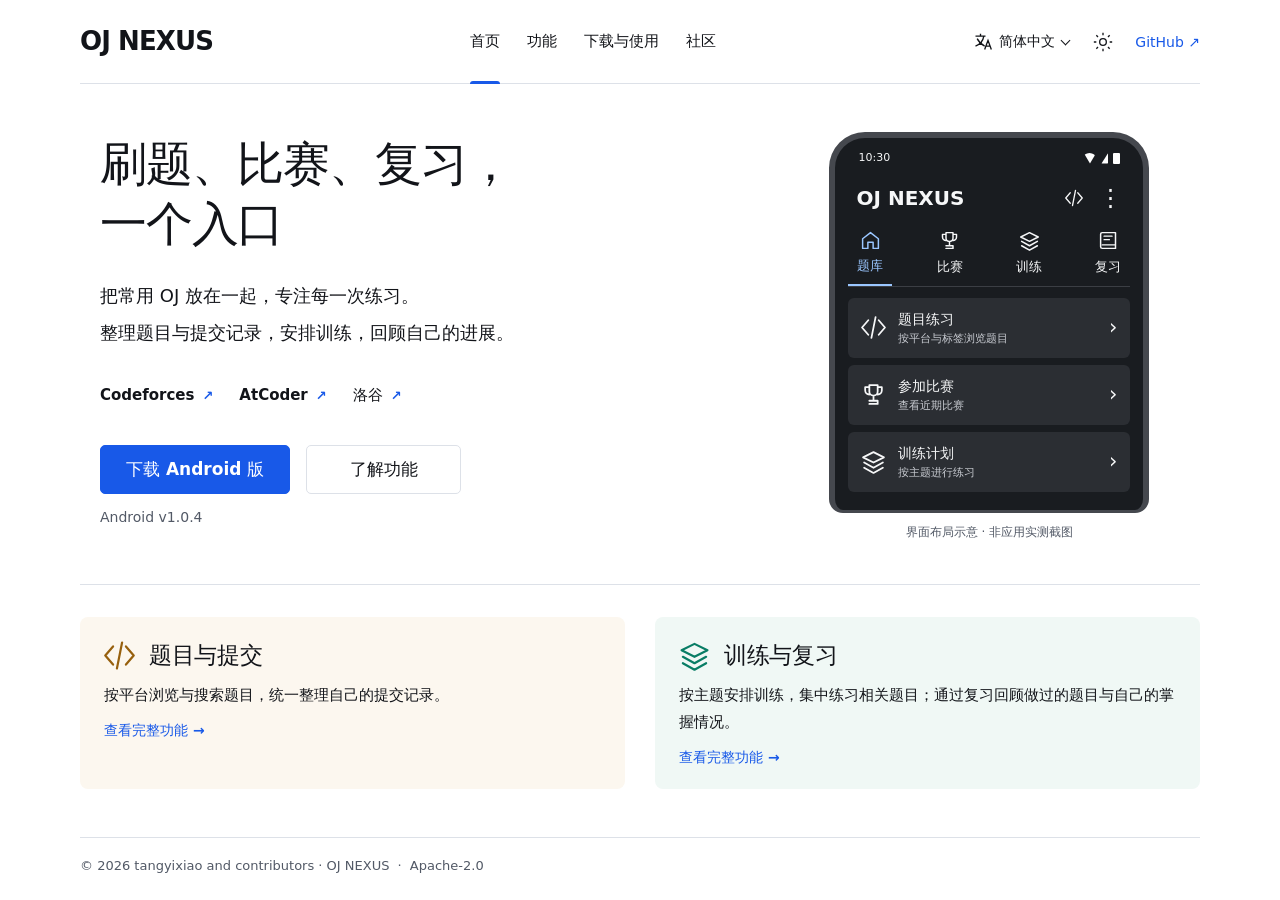
==== commit 694d245f: "fix: use platform names and configurable copyright notices" ====
--- a/site/index.html
+++ b/site/index.html
@@ -33,7 +33,7 @@
       <button class="menu-toggle" type="button" aria-label="打开导航" data-open-label="打开导航" data-close-label="关闭导航" aria-expanded="false" aria-controls="main-nav" hidden><svg viewBox="0 0 24 24" fill="none" stroke="currentColor" stroke-width="1.8" aria-hidden="true"><path d="M3 6h18M3 12h18M3 18h18"/></svg></button>
     </div>
   </header>
-  <main id="main" class="wrap"><section class="hero" aria-labelledby="hero-title"><div class="hero-copy"><h1 id="hero-title">刷题、比赛、复习，<br>一个入口</h1><div class="hero-description"><p>把常用 OJ 放在一起，专注每一次练习。</p><p>整理题目与提交记录，安排训练，回顾自己的进展。</p></div><nav class="platforms" aria-label="支持的平台"><a class="platform-link" href="https://codeforces.com/"><img src="./assets/brands/codeforces.png" alt="" decoding="async"><span>Codeforces</span></a><a class="platform-link" href="https://atcoder.jp/"><img src="./assets/brands/atcoder.png" alt="" decoding="async"><span>AtCoder</span></a><a class="platform-link wordmark" href="https://www.luogu.com.cn/"><img src="./assets/brands/luogu.png" alt="洛谷" decoding="async"></a></nav><div class="hero-actions"><a class="button button-primary" href="https://github.com/tangyixiao/OJ-NEXUS/releases/download/v1.0.4/OJ-NEXUS-v1.0.4.apk">下载 Android 版</a><a class="button button-secondary" href="./features.html">了解功能</a></div><p class="release-note">Android v1.0.4</p></div><figure class="product-preview"><div class="device" aria-hidden="true"><div class="device-status"><span>10:30</span><span class="device-signals"><i></i><i></i><i></i></span></div><div class="app-heading"><strong>OJ NEXUS</strong><span class="app-tools"><svg class="" viewBox="0 0 24 24" fill="none" stroke="currentColor" stroke-width="1.7" stroke-linecap="round" stroke-linejoin="round" aria-hidden="true"><path d="m7 5-6 7 6 7M17 5l6 7-6 7M14 2l-4 20"/></svg><span>⋮</span></span></div><div class="app-tabs"><span class="app-tab is-current"><svg class="" viewBox="0 0 24 24" fill="none" stroke="currentColor" stroke-width="1.7" stroke-linecap="round" stroke-linejoin="round" aria-hidden="true"><path d="m3 10 9-7 9 7v11h-6v-7H9v7H3z"/></svg><span>题库</span></span><span class="app-tab"><svg class="" viewBox="0 0 24 24" fill="none" stroke="currentColor" stroke-width="1.7" stroke-linecap="round" stroke-linejoin="round" aria-hidden="true"><path d="M8 3h8v6a4 4 0 0 1-8 0V3ZM8 5H4v3a4 4 0 0 0 4 4m8-7h4v3a4 4 0 0 1-4 4M12 13v5m-4 3h8m-8-3h8v3"/></svg><span>比赛</span></span><span class="app-tab"><svg class="" viewBox="0 0 24 24" fill="none" stroke="currentColor" stroke-width="1.7" stroke-linecap="round" stroke-linejoin="round" aria-hidden="true"><path d="m12 3 10 5-10 5L2 8l10-5Zm-9 10 9 5 9-5M3 18l9 5 9-5"/></svg><span>训练</span></span><span class="app-tab"><svg class="" viewBox="0 0 24 24" fill="none" stroke="currentColor" stroke-width="1.7" stroke-linecap="round" stroke-linejoin="round" aria-hidden="true"><path d="M5 3h15v18H5a2 2 0 0 1-2-2V5a2 2 0 0 1 2-2Zm0 14h15M7 7h9M7 11h6"/></svg><span>复习</span></span></div><div class="app-items"><div class="app-item"><svg class="" viewBox="0 0 24 24" fill="none" stroke="currentColor" stroke-width="1.7" stroke-linecap="round" stroke-linejoin="round" aria-hidden="true"><path d="m7 5-6 7 6 7M17 5l6 7-6 7M14 2l-4 20"/></svg><div><strong>题目练习</strong><span>按平台与标签浏览题目</span></div><span class="chevron" aria-hidden="true">›</span></div><div class="app-item"><svg class="" viewBox="0 0 24 24" fill="none" stroke="currentColor" stroke-width="1.7" stroke-linecap="round" stroke-linejoin="round" aria-hidden="true"><path d="M8 3h8v6a4 4 0 0 1-8 0V3ZM8 5H4v3a4 4 0 0 0 4 4m8-7h4v3a4 4 0 0 1-4 4M12 13v5m-4 3h8m-8-3h8v3"/></svg><div><strong>参加比赛</strong><span>查看近期比赛</span></div><span class="chevron" aria-hidden="true">›</span></div><div class="app-item"><svg class="" viewBox="0 0 24 24" fill="none" stroke="currentColor" stroke-width="1.7" stroke-linecap="round" stroke-linejoin="round" aria-hidden="true"><path d="m12 3 10 5-10 5L2 8l10-5Zm-9 10 9 5 9-5M3 18l9 5 9-5"/></svg><div><strong>训练计划</strong><span>按主题进行练习</span></div><span class="chevron" aria-hidden="true">›</span></div></div></div><figcaption>界面布局示意 · 非应用实测截图</figcaption></figure></section><section class="home-features section-rule" aria-label="功能"><div class="feature-teasers"><article class="feature-teaser teaser-code"><header><svg class="" viewBox="0 0 24 24" fill="none" stroke="currentColor" stroke-width="1.7" stroke-linecap="round" stroke-linejoin="round" aria-hidden="true"><path d="m7 5-6 7 6 7M17 5l6 7-6 7M14 2l-4 20"/></svg><h2>题目与提交</h2></header><p>按平台浏览与搜索题目，统一整理自己的提交记录。</p><a class="feature-more" href="./features.html">查看完整功能 <span aria-hidden="true">→</span></a></article><article class="feature-teaser teaser-training"><header><svg class="" viewBox="0 0 24 24" fill="none" stroke="currentColor" stroke-width="1.7" stroke-linecap="round" stroke-linejoin="round" aria-hidden="true"><path d="m12 3 10 5-10 5L2 8l10-5Zm-9 10 9 5 9-5M3 18l9 5 9-5"/></svg><h2>训练与复习</h2></header><p>按主题安排训练，集中练习相关题目；通过复习回顾做过的题目与自己的掌握情况。</p><a class="feature-more" href="./features.html">查看完整功能 <span aria-hidden="true">→</span></a></article></div></section></main>
-  <footer class="site-footer wrap"><p>OJ NEXUS <span aria-hidden="true">·</span> <a href="https://github.com/tangyixiao/OJ-NEXUS/blob/main/LICENSE">Apache-2.0</a></p></footer>
+  <main id="main" class="wrap"><section class="hero" aria-labelledby="hero-title"><div class="hero-copy"><h1 id="hero-title">刷题、比赛、复习，<br>一个入口</h1><div class="hero-description"><p>把常用 OJ 放在一起，专注每一次练习。</p><p>整理题目与提交记录，安排训练，回顾自己的进展。</p></div><nav class="platforms" aria-label="支持的平台"><a class="platform-link" href="https://codeforces.com/"><span>Codeforces</span><span class="platform-arrow" aria-hidden="true">↗</span></a><a class="platform-link" href="https://atcoder.jp/"><span>AtCoder</span><span class="platform-arrow" aria-hidden="true">↗</span></a><a class="platform-link" href="https://www.luogu.com.cn/"><span>洛谷</span><span class="platform-arrow" aria-hidden="true">↗</span></a></nav><div class="hero-actions"><a class="button button-primary" href="https://github.com/tangyixiao/OJ-NEXUS/releases/download/v1.0.4/OJ-NEXUS-v1.0.4.apk">下载 Android 版</a><a class="button button-secondary" href="./features.html">了解功能</a></div><p class="release-note">Android v1.0.4</p></div><figure class="product-preview"><div class="device" aria-hidden="true"><div class="device-status"><span>10:30</span><span class="device-signals"><i></i><i></i><i></i></span></div><div class="app-heading"><strong>OJ NEXUS</strong><span class="app-tools"><svg class="" viewBox="0 0 24 24" fill="none" stroke="currentColor" stroke-width="1.7" stroke-linecap="round" stroke-linejoin="round" aria-hidden="true"><path d="m7 5-6 7 6 7M17 5l6 7-6 7M14 2l-4 20"/></svg><span>⋮</span></span></div><div class="app-tabs"><span class="app-tab is-current"><svg class="" viewBox="0 0 24 24" fill="none" stroke="currentColor" stroke-width="1.7" stroke-linecap="round" stroke-linejoin="round" aria-hidden="true"><path d="m3 10 9-7 9 7v11h-6v-7H9v7H3z"/></svg><span>题库</span></span><span class="app-tab"><svg class="" viewBox="0 0 24 24" fill="none" stroke="currentColor" stroke-width="1.7" stroke-linecap="round" stroke-linejoin="round" aria-hidden="true"><path d="M8 3h8v6a4 4 0 0 1-8 0V3ZM8 5H4v3a4 4 0 0 0 4 4m8-7h4v3a4 4 0 0 1-4 4M12 13v5m-4 3h8m-8-3h8v3"/></svg><span>比赛</span></span><span class="app-tab"><svg class="" viewBox="0 0 24 24" fill="none" stroke="currentColor" stroke-width="1.7" stroke-linecap="round" stroke-linejoin="round" aria-hidden="true"><path d="m12 3 10 5-10 5L2 8l10-5Zm-9 10 9 5 9-5M3 18l9 5 9-5"/></svg><span>训练</span></span><span class="app-tab"><svg class="" viewBox="0 0 24 24" fill="none" stroke="currentColor" stroke-width="1.7" stroke-linecap="round" stroke-linejoin="round" aria-hidden="true"><path d="M5 3h15v18H5a2 2 0 0 1-2-2V5a2 2 0 0 1 2-2Zm0 14h15M7 7h9M7 11h6"/></svg><span>复习</span></span></div><div class="app-items"><div class="app-item"><svg class="" viewBox="0 0 24 24" fill="none" stroke="currentColor" stroke-width="1.7" stroke-linecap="round" stroke-linejoin="round" aria-hidden="true"><path d="m7 5-6 7 6 7M17 5l6 7-6 7M14 2l-4 20"/></svg><div><strong>题目练习</strong><span>按平台与标签浏览题目</span></div><span class="chevron" aria-hidden="true">›</span></div><div class="app-item"><svg class="" viewBox="0 0 24 24" fill="none" stroke="currentColor" stroke-width="1.7" stroke-linecap="round" stroke-linejoin="round" aria-hidden="true"><path d="M8 3h8v6a4 4 0 0 1-8 0V3ZM8 5H4v3a4 4 0 0 0 4 4m8-7h4v3a4 4 0 0 1-4 4M12 13v5m-4 3h8m-8-3h8v3"/></svg><div><strong>参加比赛</strong><span>查看近期比赛</span></div><span class="chevron" aria-hidden="true">›</span></div><div class="app-item"><svg class="" viewBox="0 0 24 24" fill="none" stroke="currentColor" stroke-width="1.7" stroke-linecap="round" stroke-linejoin="round" aria-hidden="true"><path d="m12 3 10 5-10 5L2 8l10-5Zm-9 10 9 5 9-5M3 18l9 5 9-5"/></svg><div><strong>训练计划</strong><span>按主题进行练习</span></div><span class="chevron" aria-hidden="true">›</span></div></div></div><figcaption>界面布局示意 · 非应用实测截图</figcaption></figure></section><section class="home-features section-rule" aria-label="功能"><div class="feature-teasers"><article class="feature-teaser teaser-code"><header><svg class="" viewBox="0 0 24 24" fill="none" stroke="currentColor" stroke-width="1.7" stroke-linecap="round" stroke-linejoin="round" aria-hidden="true"><path d="m7 5-6 7 6 7M17 5l6 7-6 7M14 2l-4 20"/></svg><h2>题目与提交</h2></header><p>按平台浏览与搜索题目，统一整理自己的提交记录。</p><a class="feature-more" href="./features.html">查看完整功能 <span aria-hidden="true">→</span></a></article><article class="feature-teaser teaser-training"><header><svg class="" viewBox="0 0 24 24" fill="none" stroke="currentColor" stroke-width="1.7" stroke-linecap="round" stroke-linejoin="round" aria-hidden="true"><path d="m12 3 10 5-10 5L2 8l10-5Zm-9 10 9 5 9-5M3 18l9 5 9-5"/></svg><h2>训练与复习</h2></header><p>按主题安排训练，集中练习相关题目；通过复习回顾做过的题目与自己的掌握情况。</p><a class="feature-more" href="./features.html">查看完整功能 <span aria-hidden="true">→</span></a></article></div></section></main>
+  <footer class="site-footer wrap"><p>© 2026 tangyixiao and contributors · OJ NEXUS <span aria-hidden="true">·</span> <a href="https://github.com/tangyixiao/OJ-NEXUS/blob/main/LICENSE">Apache-2.0</a></p></footer>
 </body>
 </html>
--- a/site/style.css
+++ b/site/style.css
@@ -120,6 +120,7 @@
 .platform-link:not(.wordmark) img { background: #fff; padding: 2px; border-radius: 3px; }
 .platform-link.wordmark img { width: 91px; height: 46px; }
 .platform-link:hover { text-decoration: none; opacity: 0.8; }
+.platform-arrow { color: var(--blue); font-size: 13px; }
 .hero-actions { display: flex; gap: 16px; margin-top: 28px; flex-wrap: wrap; }
 .button { display: inline-flex; min-height: 49px; align-items: center; justify-content: center; padding: 10px 25px; border: 1px solid; border-radius: 5px; font-size: 17px; line-height: 1.5; font-weight: 650; text-decoration: none; }
 .button:hover { text-decoration: none; }
